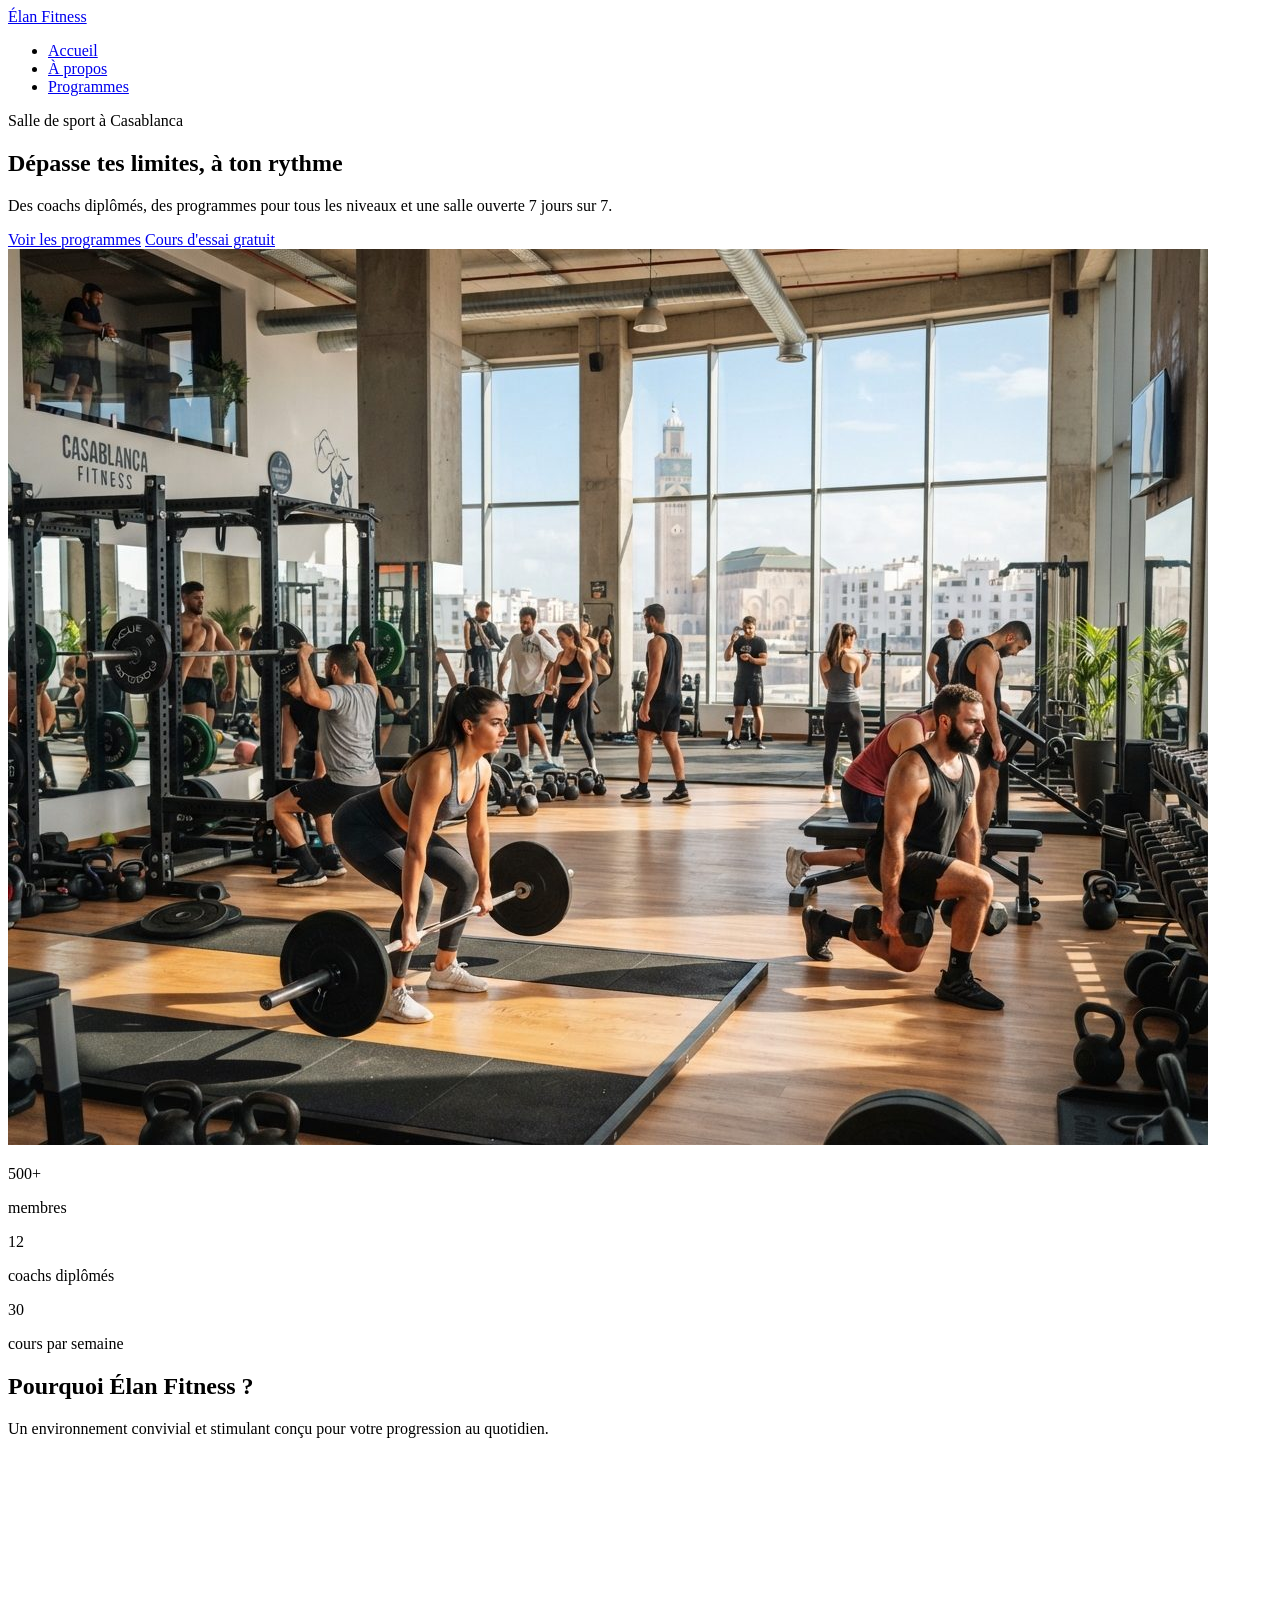
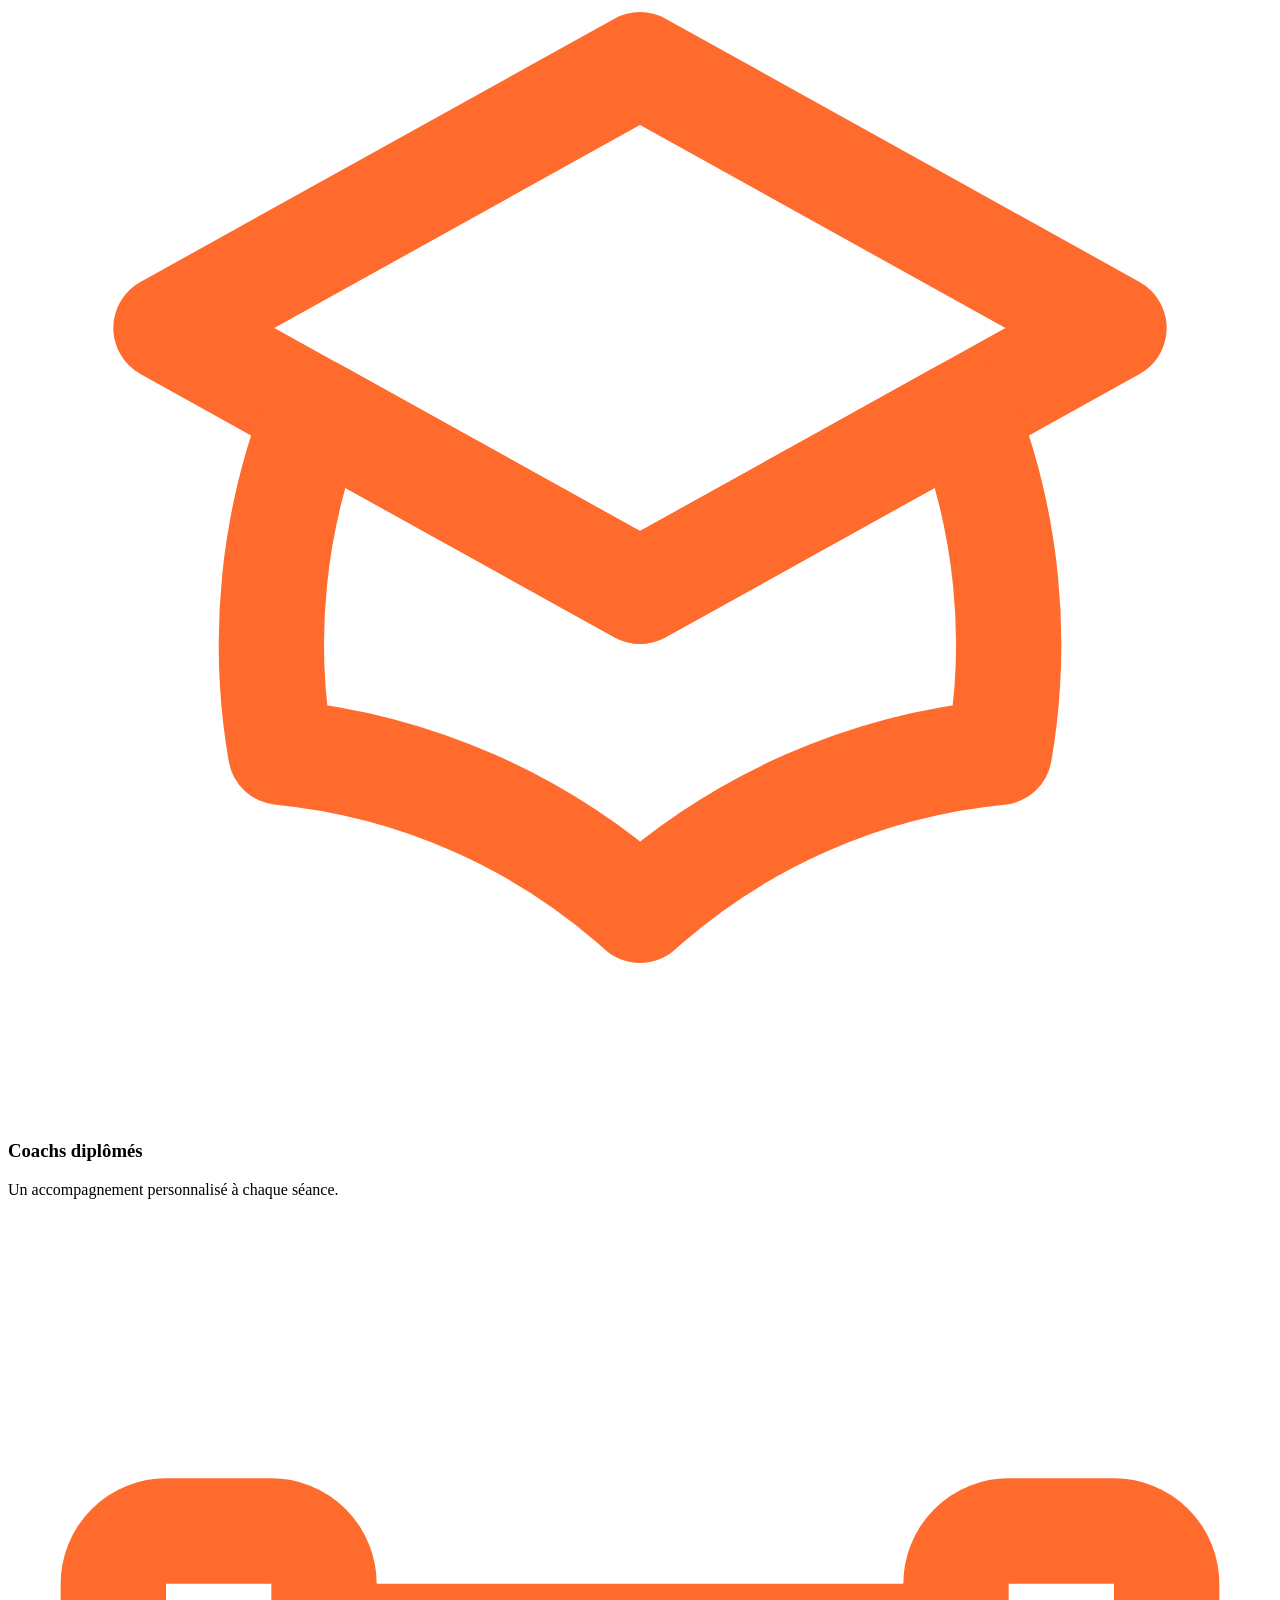
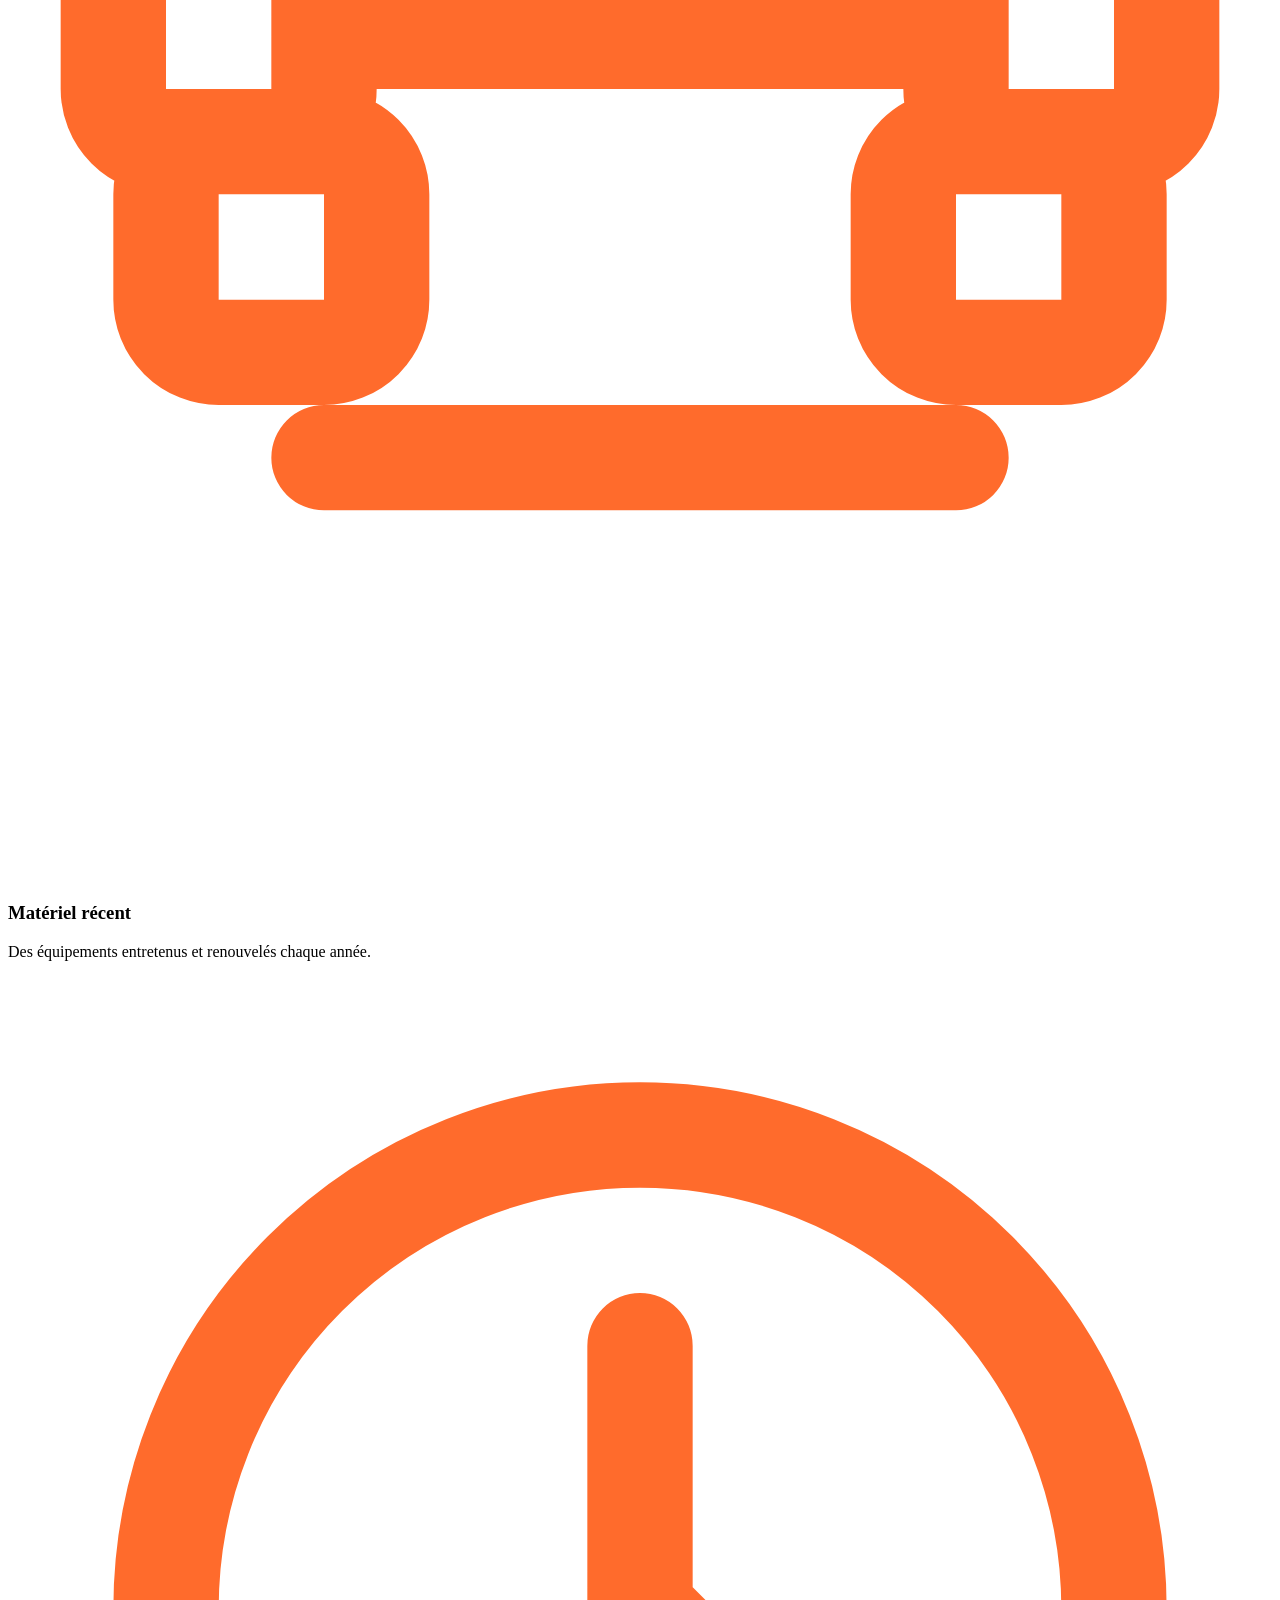
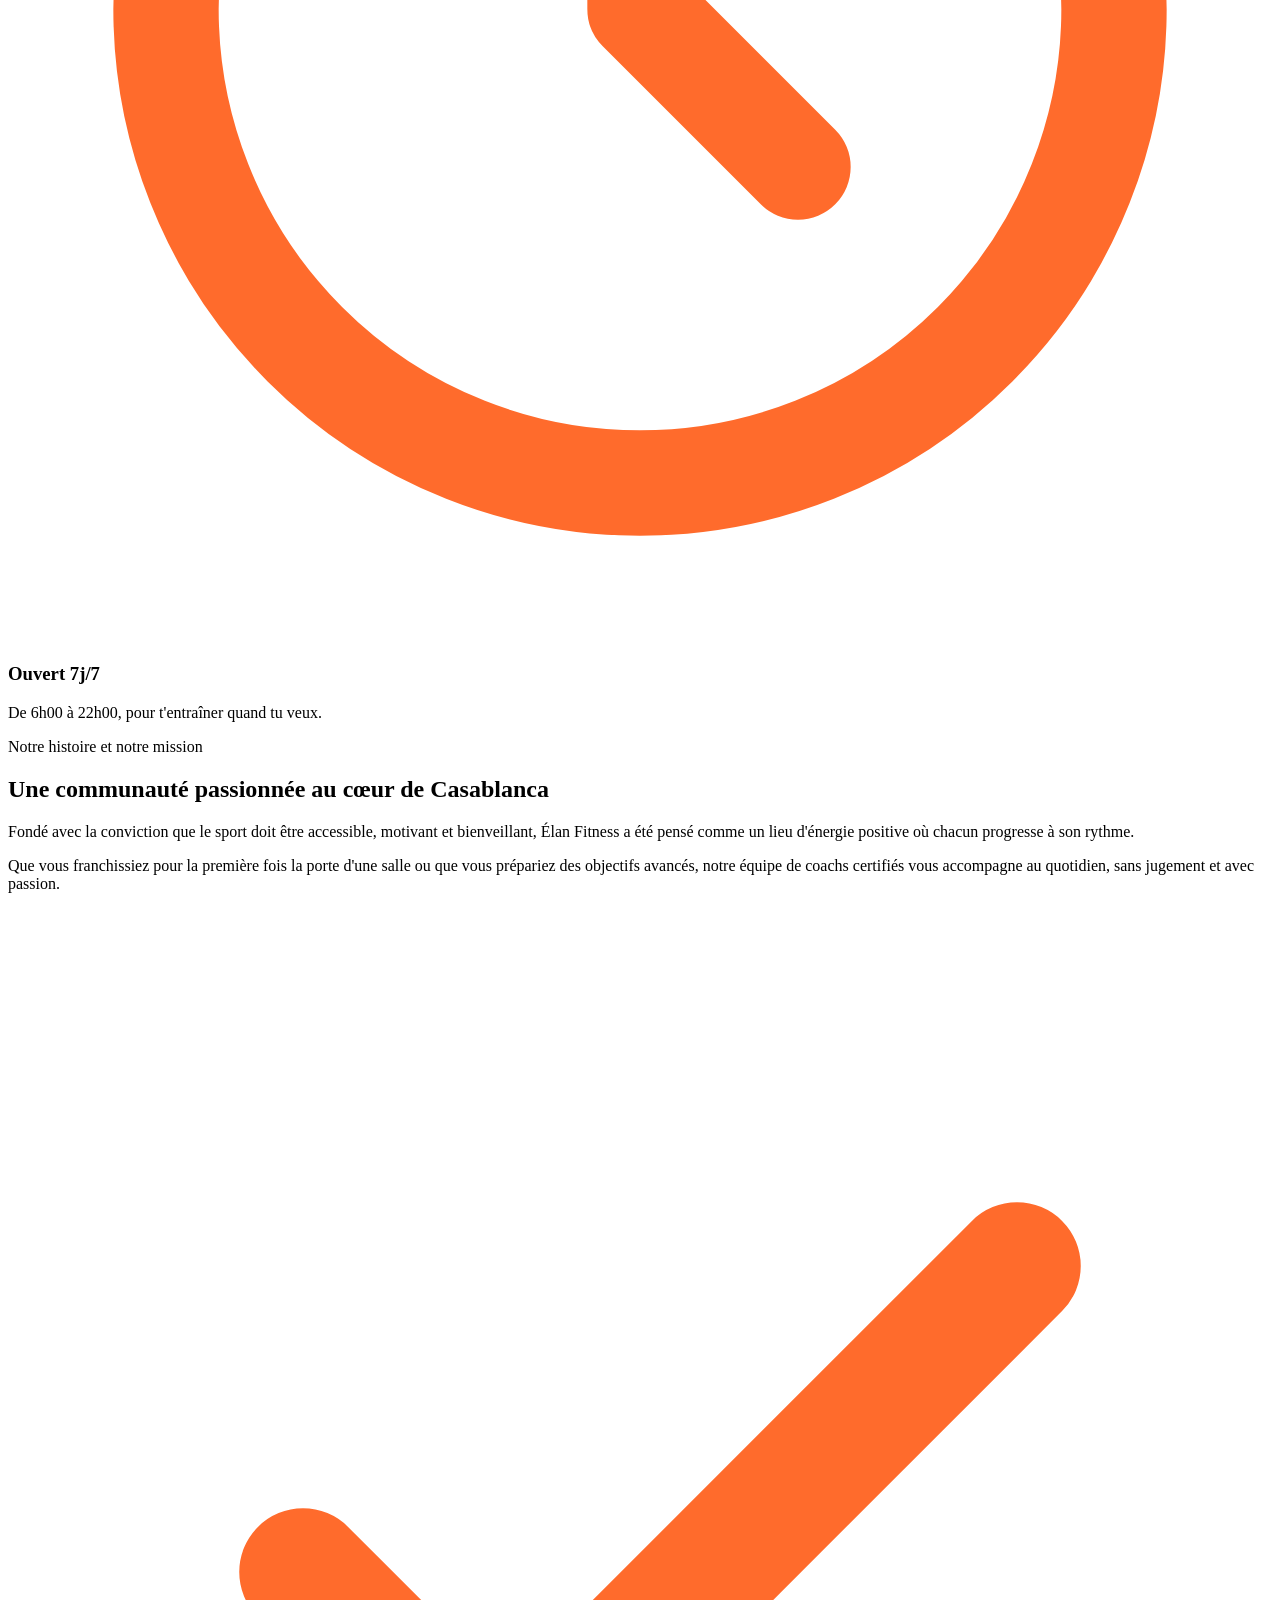
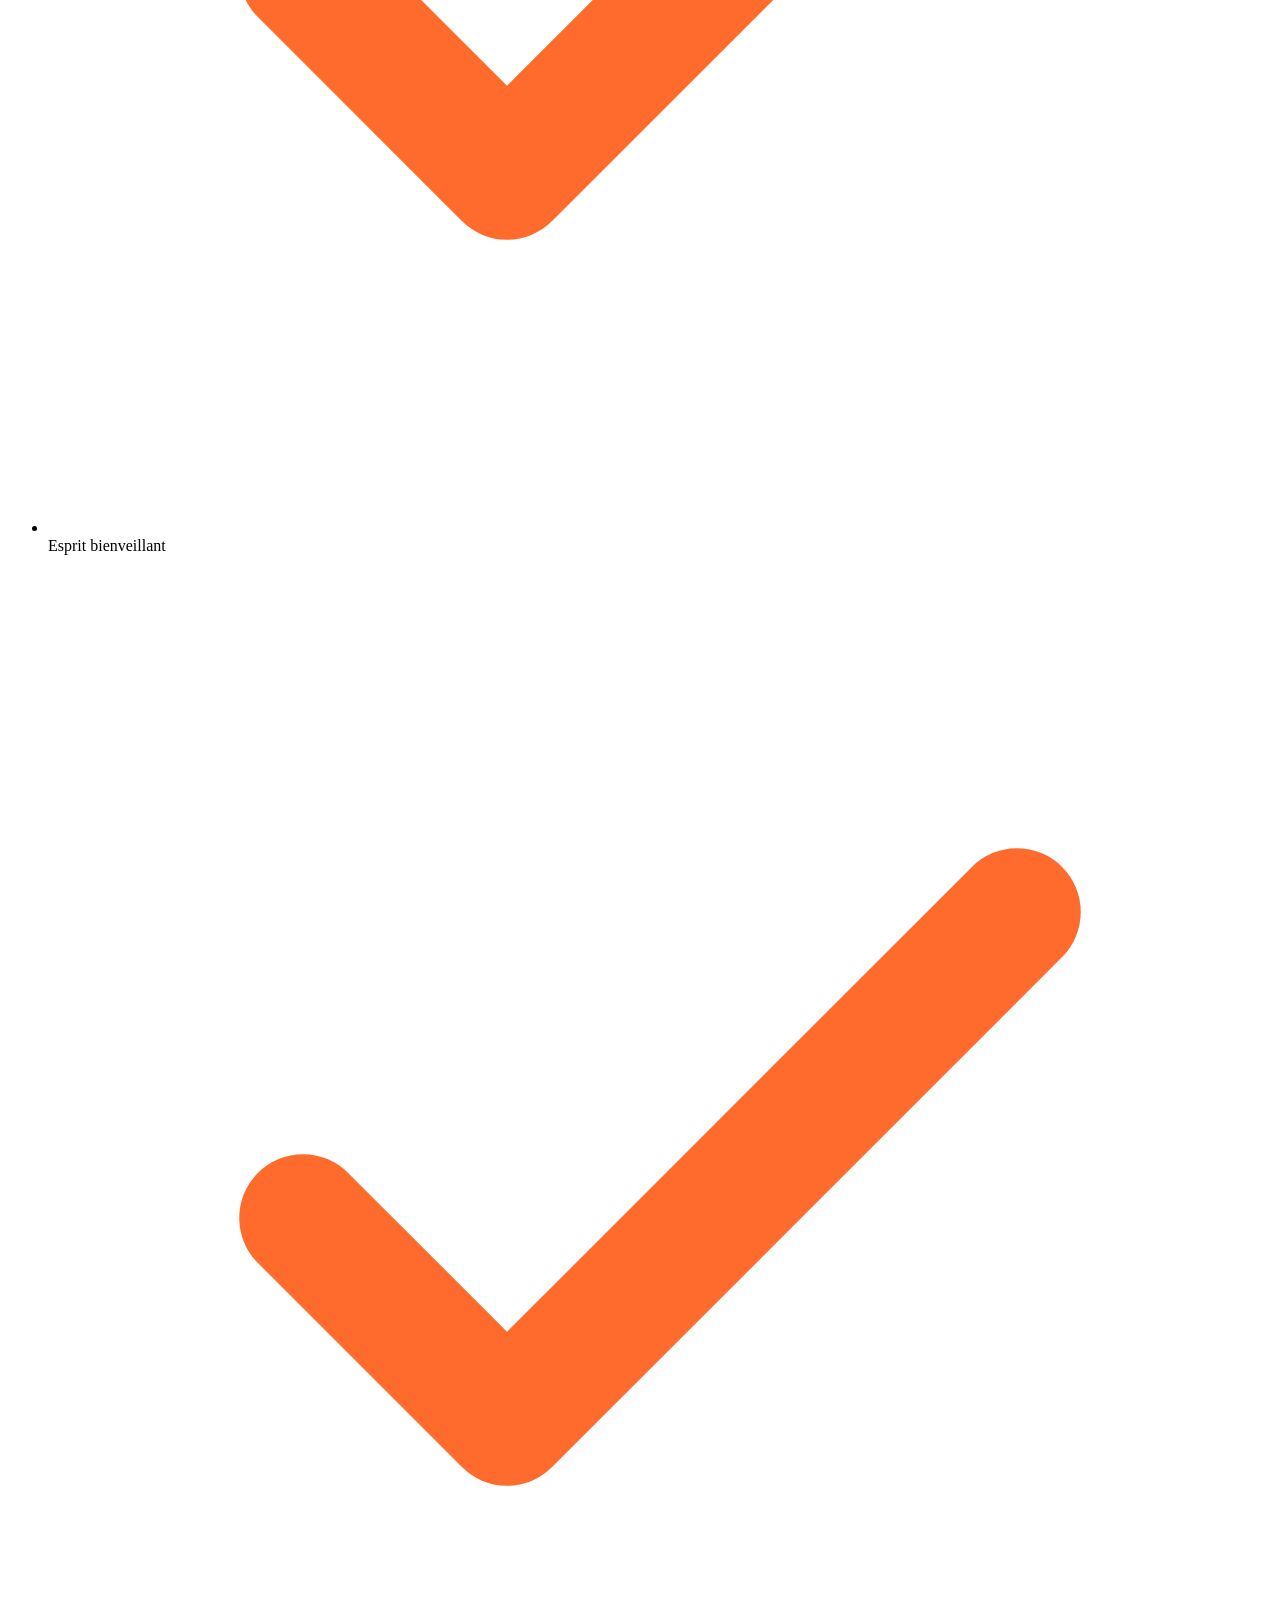
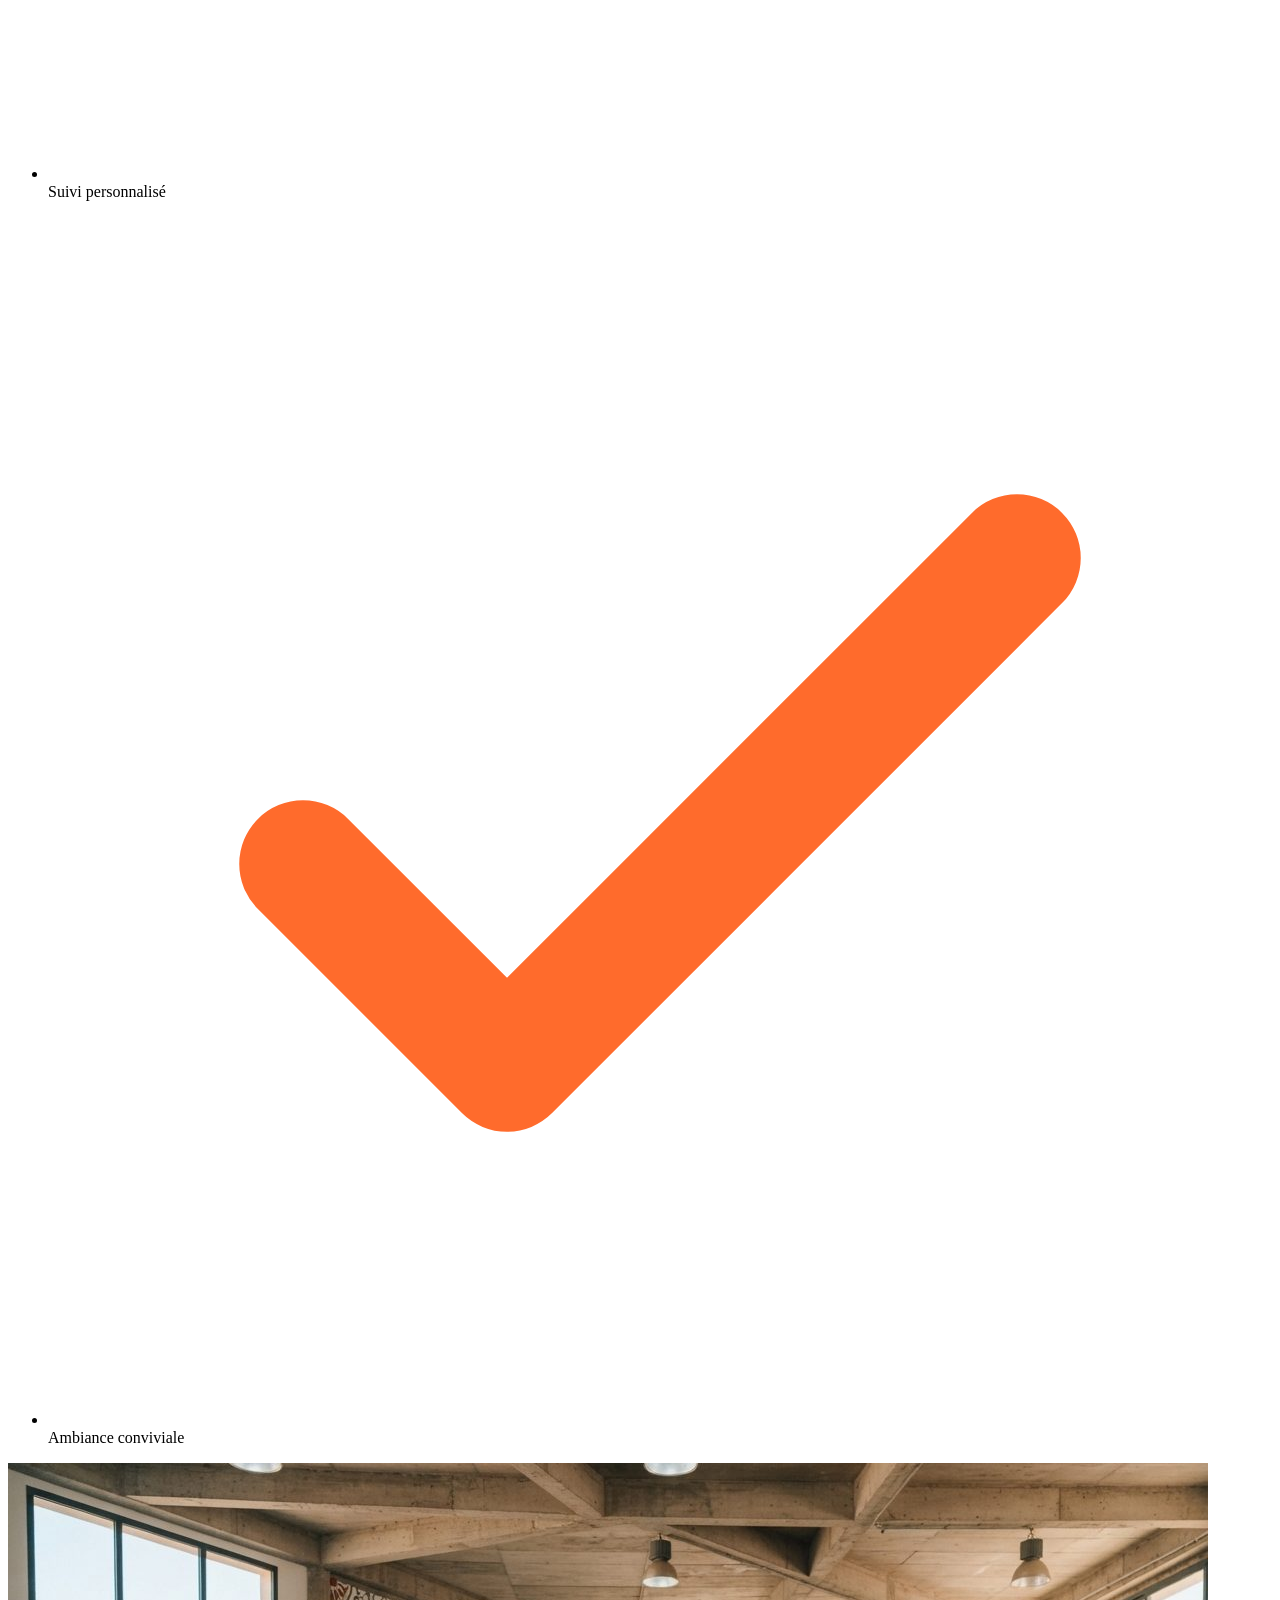
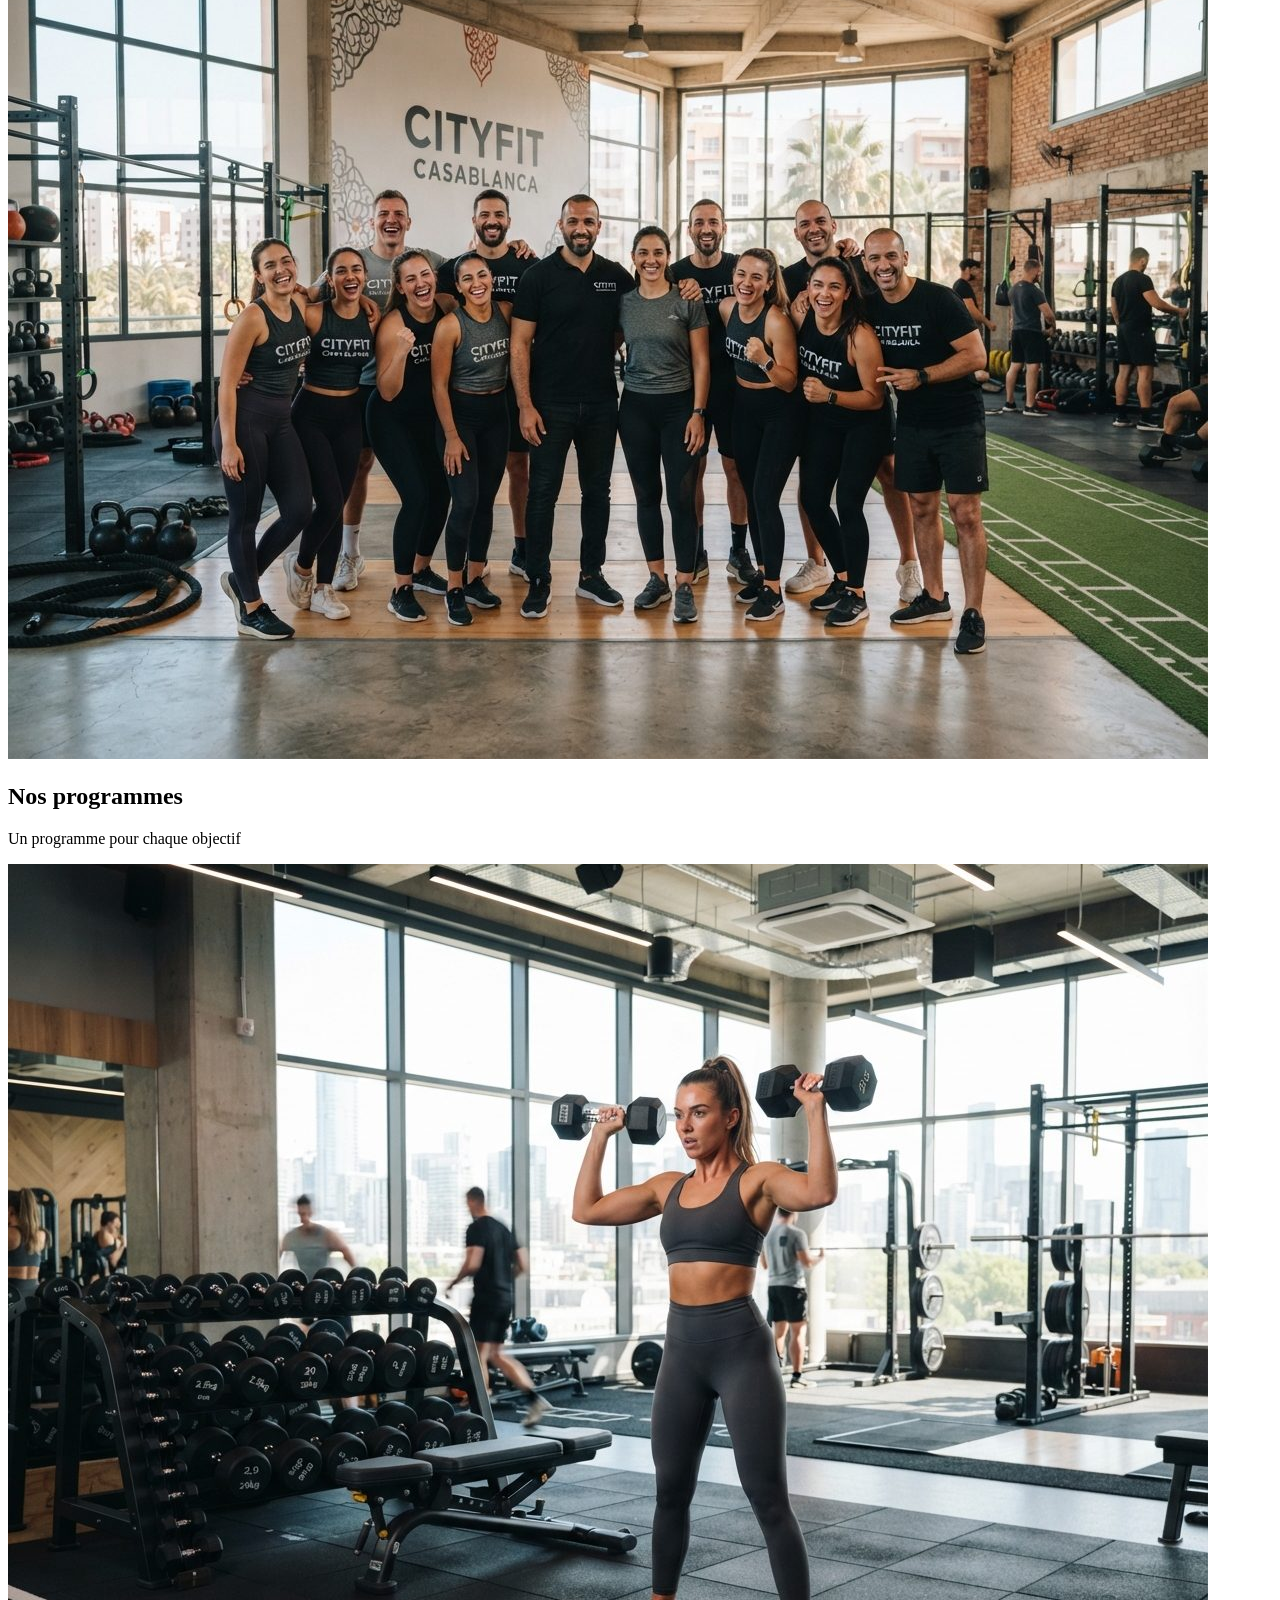
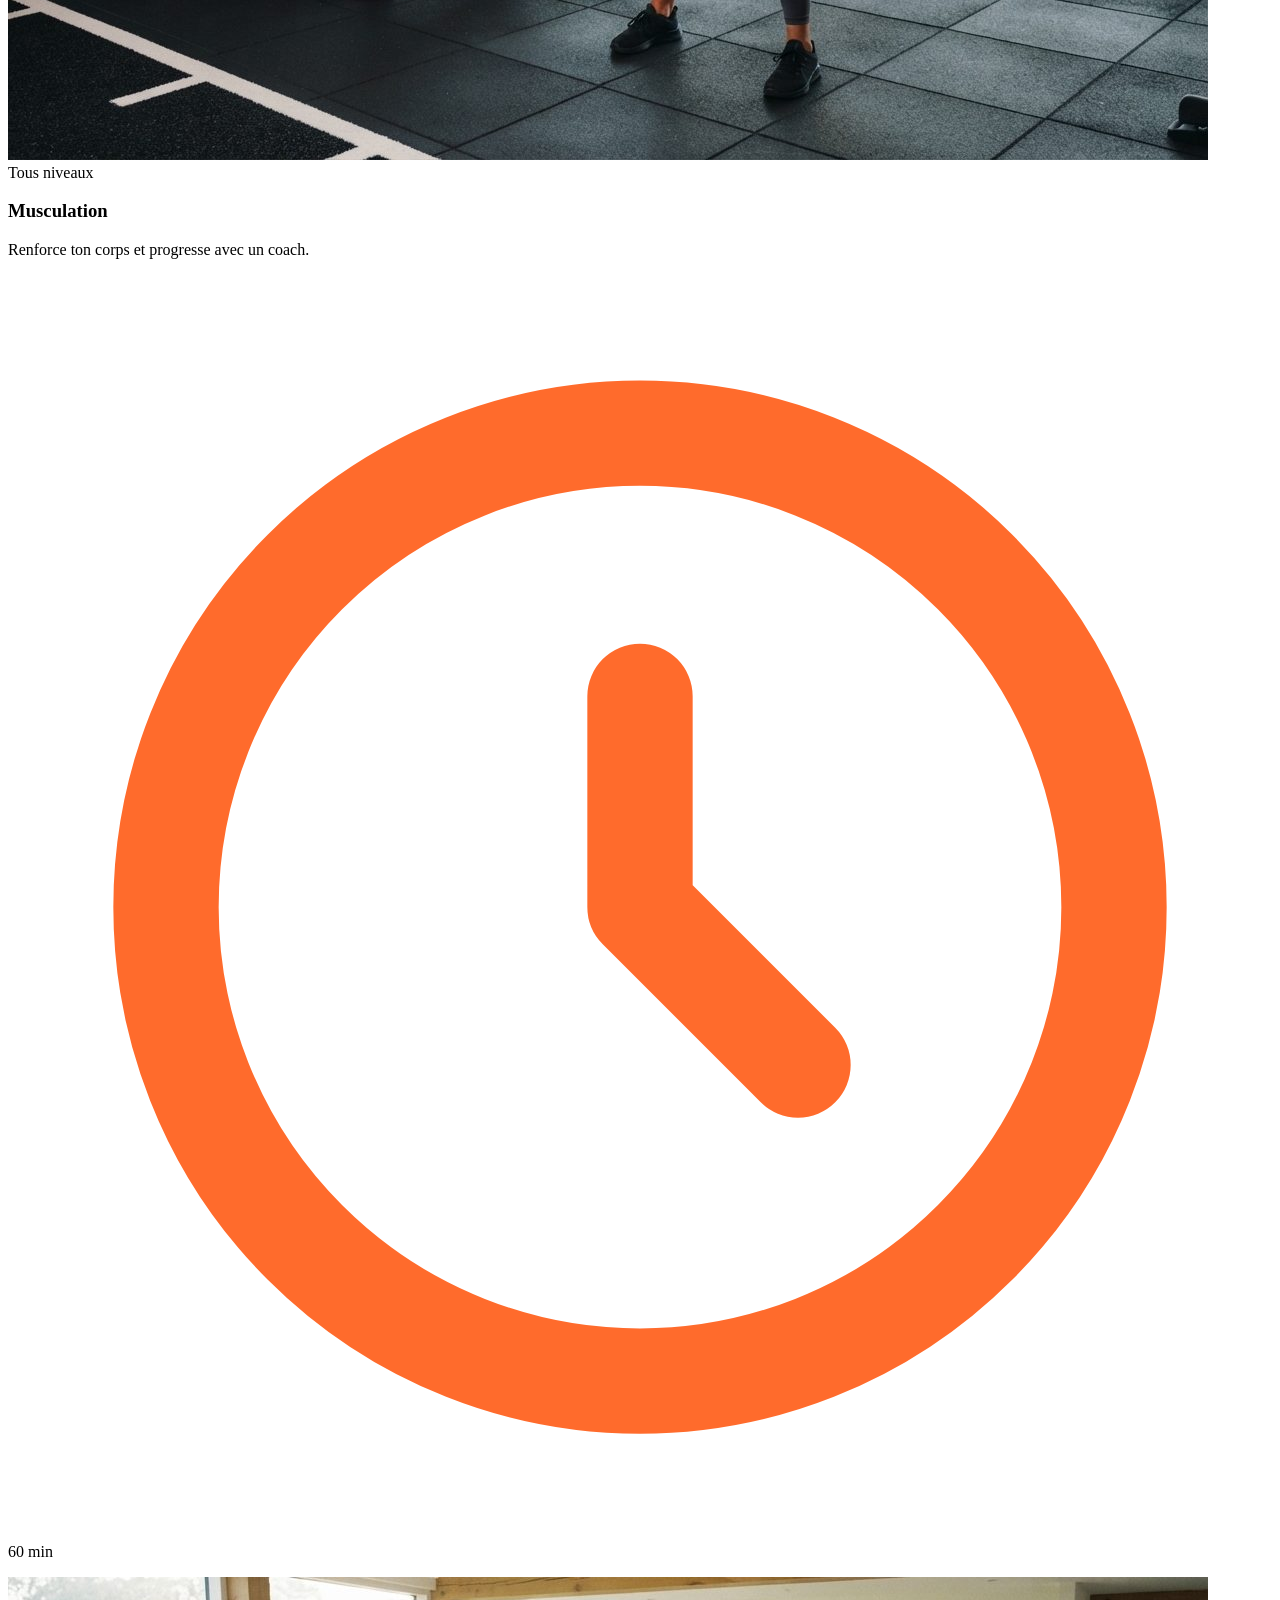
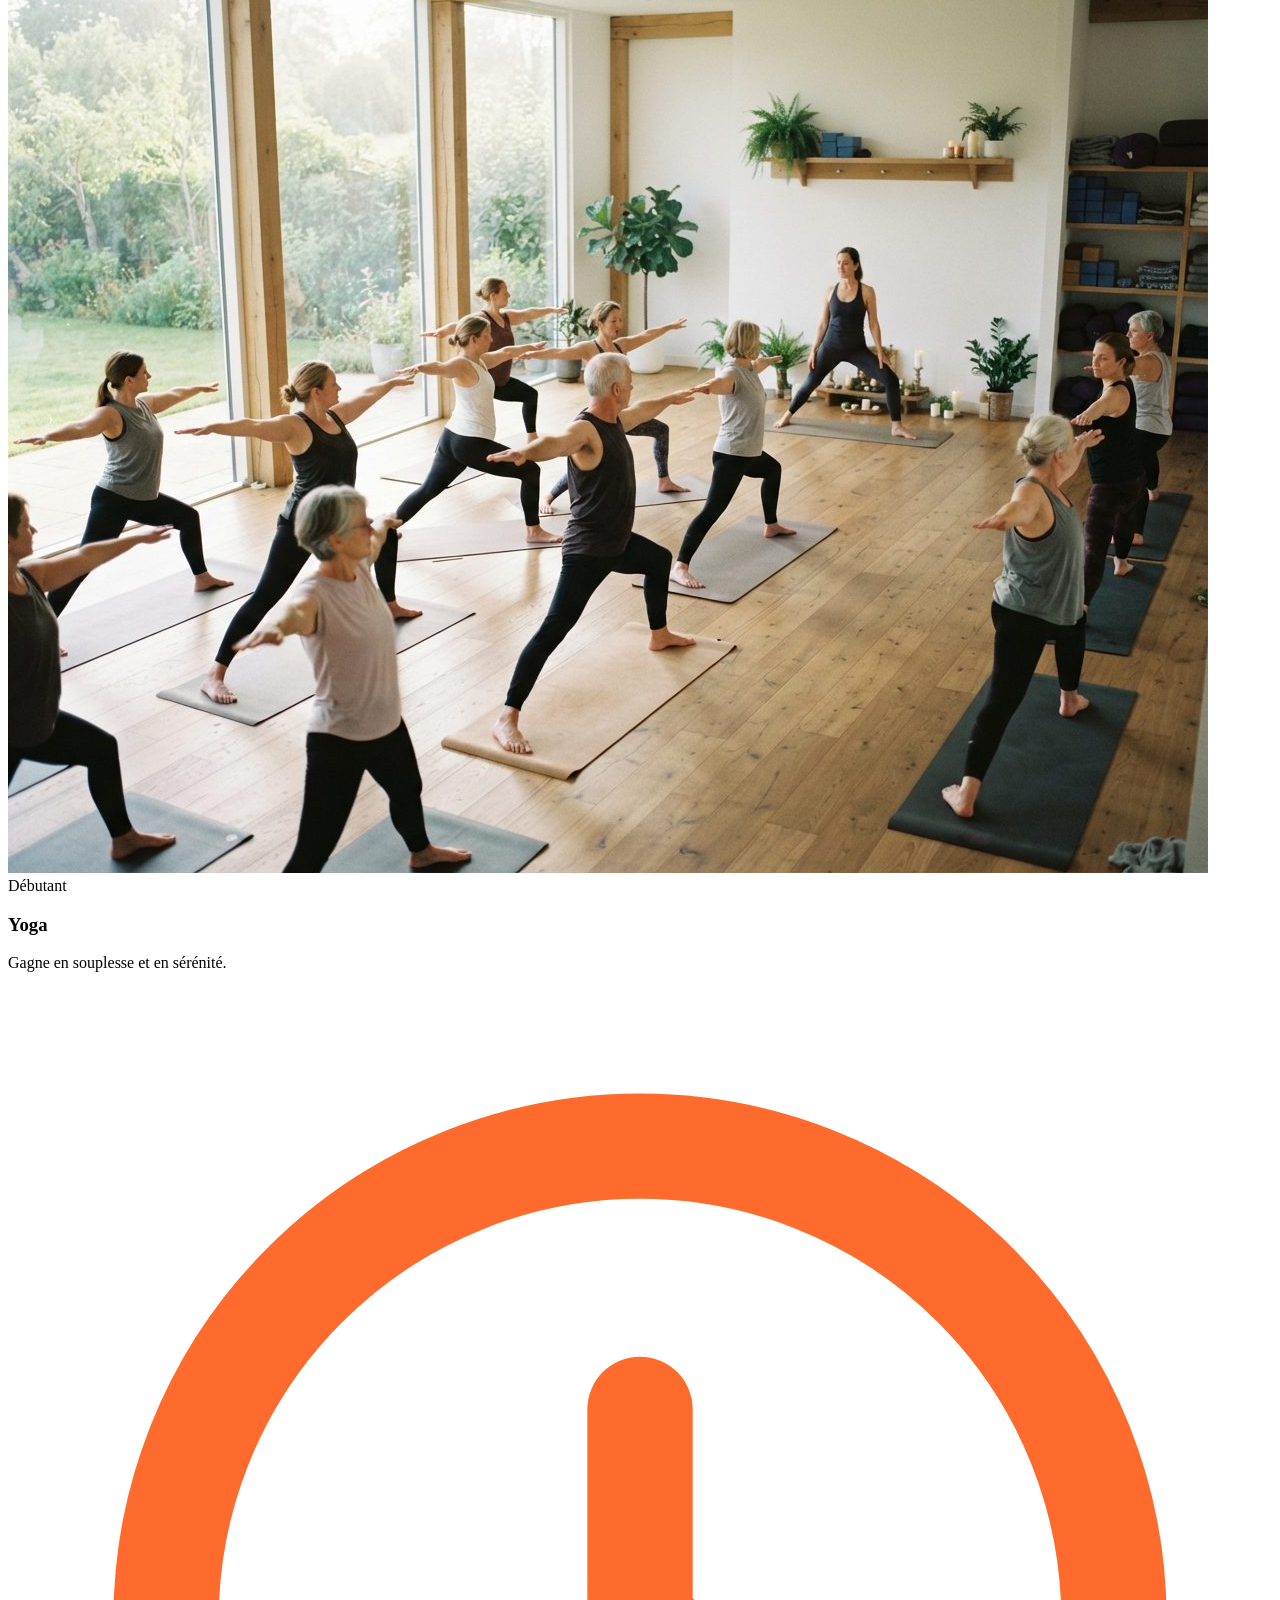
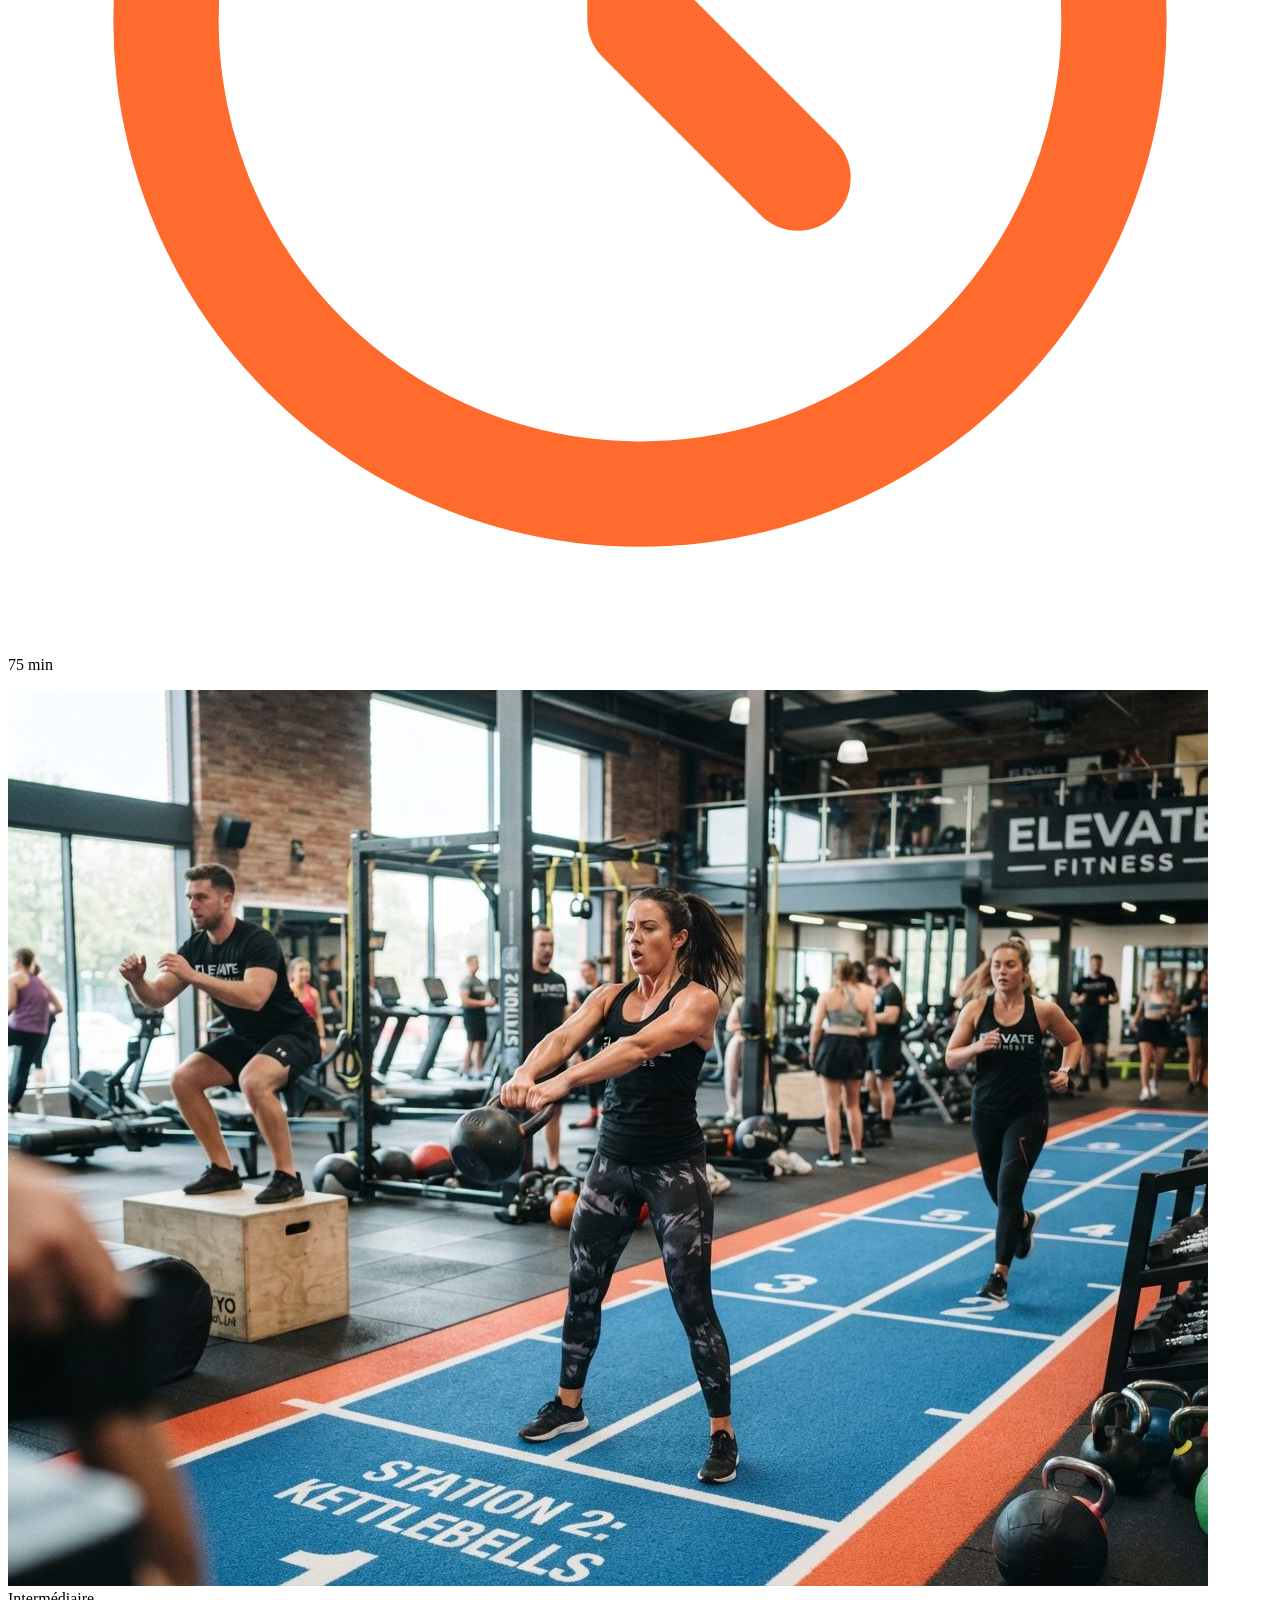
==== index.html @ a66aa74c "Initial Commit!" ====
<!DOCTYPE html>
<html lang="fr">
<head>
  <meta charset="UTF-8">
  <meta name="viewport" content="width=device-width, initial-scale=1">
  <meta name="description" content="Élan Fitness, salle de sport à Casablanca : musculation, yoga, cardio et boxe fitness avec des coachs diplômés. Réservez votre cours d'essai gratuit.">
  <title>Élan Fitness | Salle de sport à Casablanca</title>

  <link rel="preconnect" href="https://fonts.googleapis.com">
  <link rel="preconnect" href="https://fonts.gstatic.com" crossorigin>
  <link href="https://fonts.googleapis.com/css2?family=Inter:wght@400;500;600&family=Poppins:wght@600;700;800&display=swap" rel="stylesheet">

  <link rel="stylesheet" href="style.css">
</head>

<body>

  <header class="en-tete">
    <div class="conteneur en-tete-contenu">
      <a href="#accueil" class="logo">Élan Fitness</a>

      <nav aria-label="Navigation principale">
        <ul class="menu">
          <li><a href="#accueil" class="lien-actif">Accueil</a></li>
          <li><a href="#a-propos">À propos</a></li>
          <li><a href="#programmes">Programmes</a></li>
        </ul>
      </nav>
    </div>
  </header>

  <main>

    <section id="accueil" class="hero">
      <div class="conteneur">

        <div class="hero-contenu">
          <div class="hero-texte">
            <p class="sur-titre">Salle de sport à Casablanca</p>
            <h1>Dépasse tes limites, à ton rythme</h1>
            <p class="hero-description">
              Des coachs diplômés, des programmes pour tous les niveaux et une salle ouverte 7 jours sur 7.
            </p>
            <div class="boutons">
              <a href="#programmes" class="bouton bouton-principal">Voir les programmes</a>
              <a href="#contact" class="bouton bouton-secondaire">Cours d'essai gratuit</a>
            </div>
          </div>

          <img class="hero-image" src="img/hero.jpg" alt="Des personnes s'entraînent dans une salle de sport lumineuse à Casablanca">
        </div>

        <div class="chiffres">
          <div class="chiffre">
            <p class="chiffre-nombre">500+</p>
            <p>membres</p>
          </div>
          <div class="chiffre">
            <p class="chiffre-nombre">12</p>
            <p>coachs diplômés</p>
          </div>
          <div class="chiffre">
            <p class="chiffre-nombre">30</p>
            <p>cours par semaine</p>
          </div>
        </div>

      </div>
    </section>

    <section class="section section-blanche">
      <div class="conteneur">

        <div class="section-titre">
          <h2>Pourquoi Élan Fitness ?</h2>
          <p>Un environnement convivial et stimulant conçu pour votre progression au quotidien.</p>
        </div>

        <div class="cartes">
          <article class="carte carte-avantage">
            <div class="icone"><img src="img/icone-coach.svg" alt=""></div>
            <h3>Coachs diplômés</h3>
            <p>Un accompagnement personnalisé à chaque séance.</p>
          </article>

          <article class="carte carte-avantage">
            <div class="icone"><img src="img/icone-materiel.svg" alt=""></div>
            <h3>Matériel récent</h3>
            <p>Des équipements entretenus et renouvelés chaque année.</p>
          </article>

          <article class="carte carte-avantage">
            <div class="icone"><img src="img/icone-horloge.svg" alt=""></div>
            <h3>Ouvert 7j/7</h3>
            <p>De 6h00 à 22h00, pour t'entraîner quand tu veux.</p>
          </article>
        </div>

      </div>
    </section>

    <section id="a-propos" class="section">
      <div class="conteneur apropos-contenu">

        <div class="apropos-texte">
          <p class="sur-titre">Notre histoire et notre mission</p>
          <h2>Une communauté passionnée au cœur de Casablanca</h2>
          <p>
            Fondé avec la conviction que le sport doit être accessible, motivant et bienveillant,
            Élan Fitness a été pensé comme un lieu d'énergie positive où chacun progresse à son rythme.
          </p>
          <p>
            Que vous franchissiez pour la première fois la porte d'une salle ou que vous prépariez des
            objectifs avancés, notre équipe de coachs certifiés vous accompagne au quotidien, sans
            jugement et avec passion.
          </p>

          <ul class="valeurs">
            <li class="valeur">
              <div class="icone icone-petite"><img src="img/icone-check.svg" alt=""></div>
              <span>Esprit bienveillant</span>
            </li>
            <li class="valeur">
              <div class="icone icone-petite"><img src="img/icone-check.svg" alt=""></div>
              <span>Suivi personnalisé</span>
            </li>
            <li class="valeur">
              <div class="icone icone-petite"><img src="img/icone-check.svg" alt=""></div>
              <span>Ambiance conviviale</span>
            </li>
          </ul>
        </div>

        <img class="apropos-image" src="img/equipe.jpg" alt="L'équipe de coachs d'Élan Fitness réunie dans la salle">

      </div>
    </section>

    <section id="programmes" class="section">
      <div class="conteneur">

        <div class="section-titre">
          <h2>Nos programmes</h2>
          <p>Un programme pour chaque objectif</p>
        </div>

        <div class="cartes">

          <article class="carte carte-programme">
            <img src="img/musculation.jpg" alt="Une sportive soulève des haltères dans l'espace musculation">
            <div class="programme-corps">
              <span class="etiquette etiquette-orange">Tous niveaux</span>
              <h3>Musculation</h3>
              <p>Renforce ton corps et progresse avec un coach.</p>
              <p class="duree"><img src="img/icone-duree.svg" alt="">60 min</p>
            </div>
          </article>

          <article class="carte carte-programme">
            <img src="img/yoga.jpg" alt="Un groupe pratique le yoga sur des tapis dans une salle lumineuse">
            <div class="programme-corps">
              <span class="etiquette etiquette-bleue">Débutant</span>
              <h3>Yoga</h3>
              <p>Gagne en souplesse et en sérénité.</p>
              <p class="duree"><img src="img/icone-duree.svg" alt="">75 min</p>
            </div>
          </article>

          <article class="carte carte-programme">
            <img src="img/cardio.jpg" alt="Des sportifs suivent un circuit de cardio training avec des kettlebells">
            <div class="programme-corps">
              <span class="etiquette etiquette-verte">Intermédiaire</span>
              <h3>Cardio training</h3>
              <p>Des circuits dynamiques pour travailler ton endurance.</p>
              <p class="duree"><img src="img/icone-duree.svg" alt="">45 min</p>
            </div>
          </article>

          <article class="carte carte-programme">
            <img src="img/boxe.jpg" alt="Une sportive frappe un sac de frappe pendant un cours de boxe fitness">
            <div class="programme-corps">
              <span class="etiquette etiquette-verte">Intermédiaire</span>
              <h3>Boxe fitness</h3>
              <p>Cardio et coordination, sans contact.</p>
              <p class="duree"><img src="img/icone-duree.svg" alt="">50 min</p>
            </div>
          </article>

        </div>

        <div class="formules">

          <div class="section-titre">
            <h3>Nos formules</h3>
            <p>Des abonnements flexibles adaptés à vos envies et objectifs</p>
          </div>

          <div class="cartes">

            <article class="carte formule">
              <h4>Essentiel</h4>
              <p class="prix">250 MAD <span>/ mois</span></p>
              <ul class="formule-liste">
                <li>Accès à la salle</li>
                <li>2 cours collectifs par semaine</li>
                <li>Sans engagement</li>
              </ul>
              <a href="#contact" class="bouton bouton-secondaire">Choisir</a>
            </article>

            <article class="carte formule formule-populaire">
              <p class="badge-populaire">Populaire</p>
              <h4>Premium</h4>
              <p class="prix">400 MAD <span>/ mois</span></p>
              <ul class="formule-liste">
                <li>Accès à la salle</li>
                <li>Cours collectifs illimités</li>
                <li>1 bilan avec un coach</li>
              </ul>
              <a href="#contact" class="bouton bouton-principal">Choisir</a>
            </article>

            <article class="carte formule">
              <h4>Duo</h4>
              <p class="prix">650 MAD <span>/ mois</span></p>
              <p class="prix-note">pour 2 personnes</p>
              <ul class="formule-liste">
                <li>Accès à la salle pour deux</li>
                <li>Cours collectifs illimités</li>
                <li>Sans engagement</li>
              </ul>
              <a href="#contact" class="bouton bouton-secondaire">Choisir</a>
            </article>

          </div>
        </div>

      </div>
    </section>

  </main>

  <footer class="pied-de-page">
    <div class="conteneur">

      <div class="pied-haut">
        <div>
          <p class="logo logo-clair">Élan Fitness</p>
          <p class="slogan">Ton énergie, ton rythme.</p>
        </div>

        <nav aria-label="Navigation du pied de page">
          <ul class="menu menu-pied">
            <li><a href="#accueil">Accueil</a></li>
            <li><a href="#a-propos">À propos</a></li>
            <li><a href="#programmes">Programmes</a></li>
          </ul>
        </nav>
      </div>

      <div class="pied-bas">
        <p>Adresse : 12 rue des Palmiers, 20000 Casablanca</p>
        <p>&copy; 2026 Élan Fitness — Projet pédagogique fictif</p>
      </div>

    </div>
  </footer>

</body>
</html>
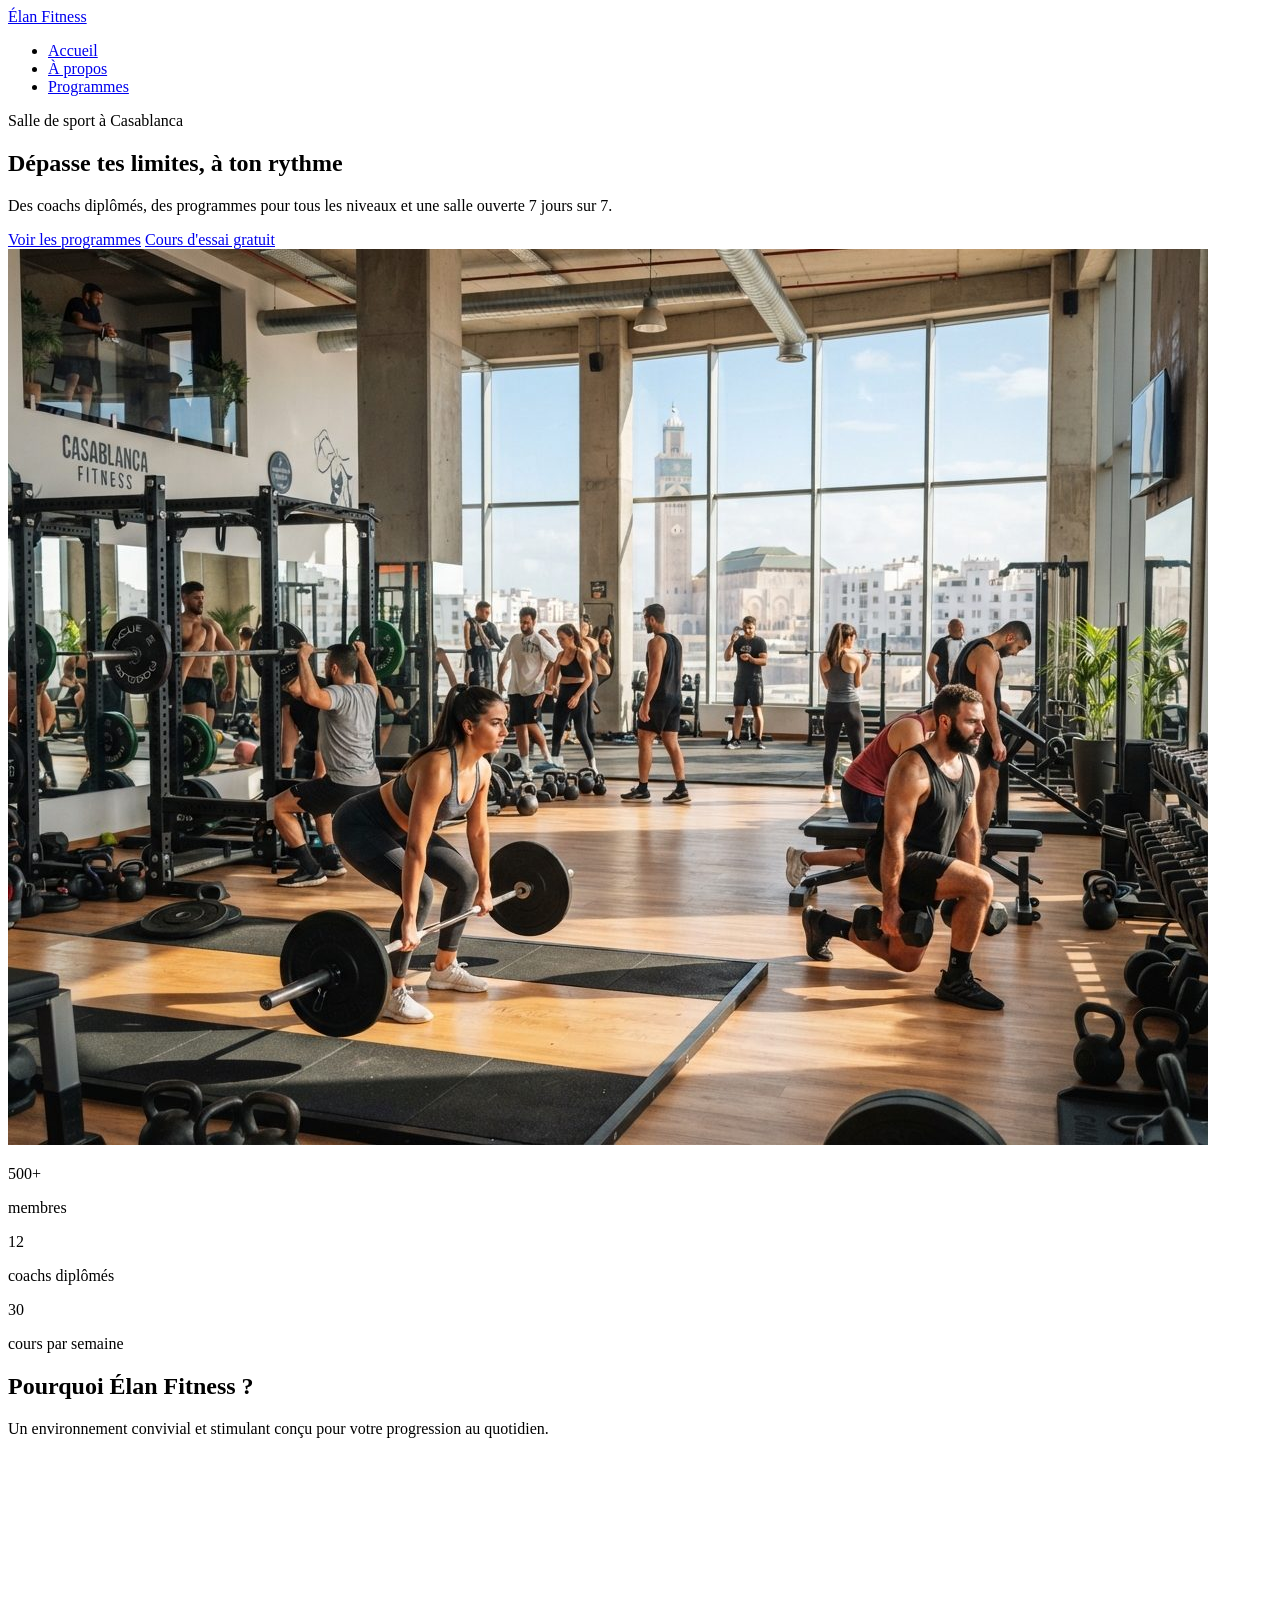
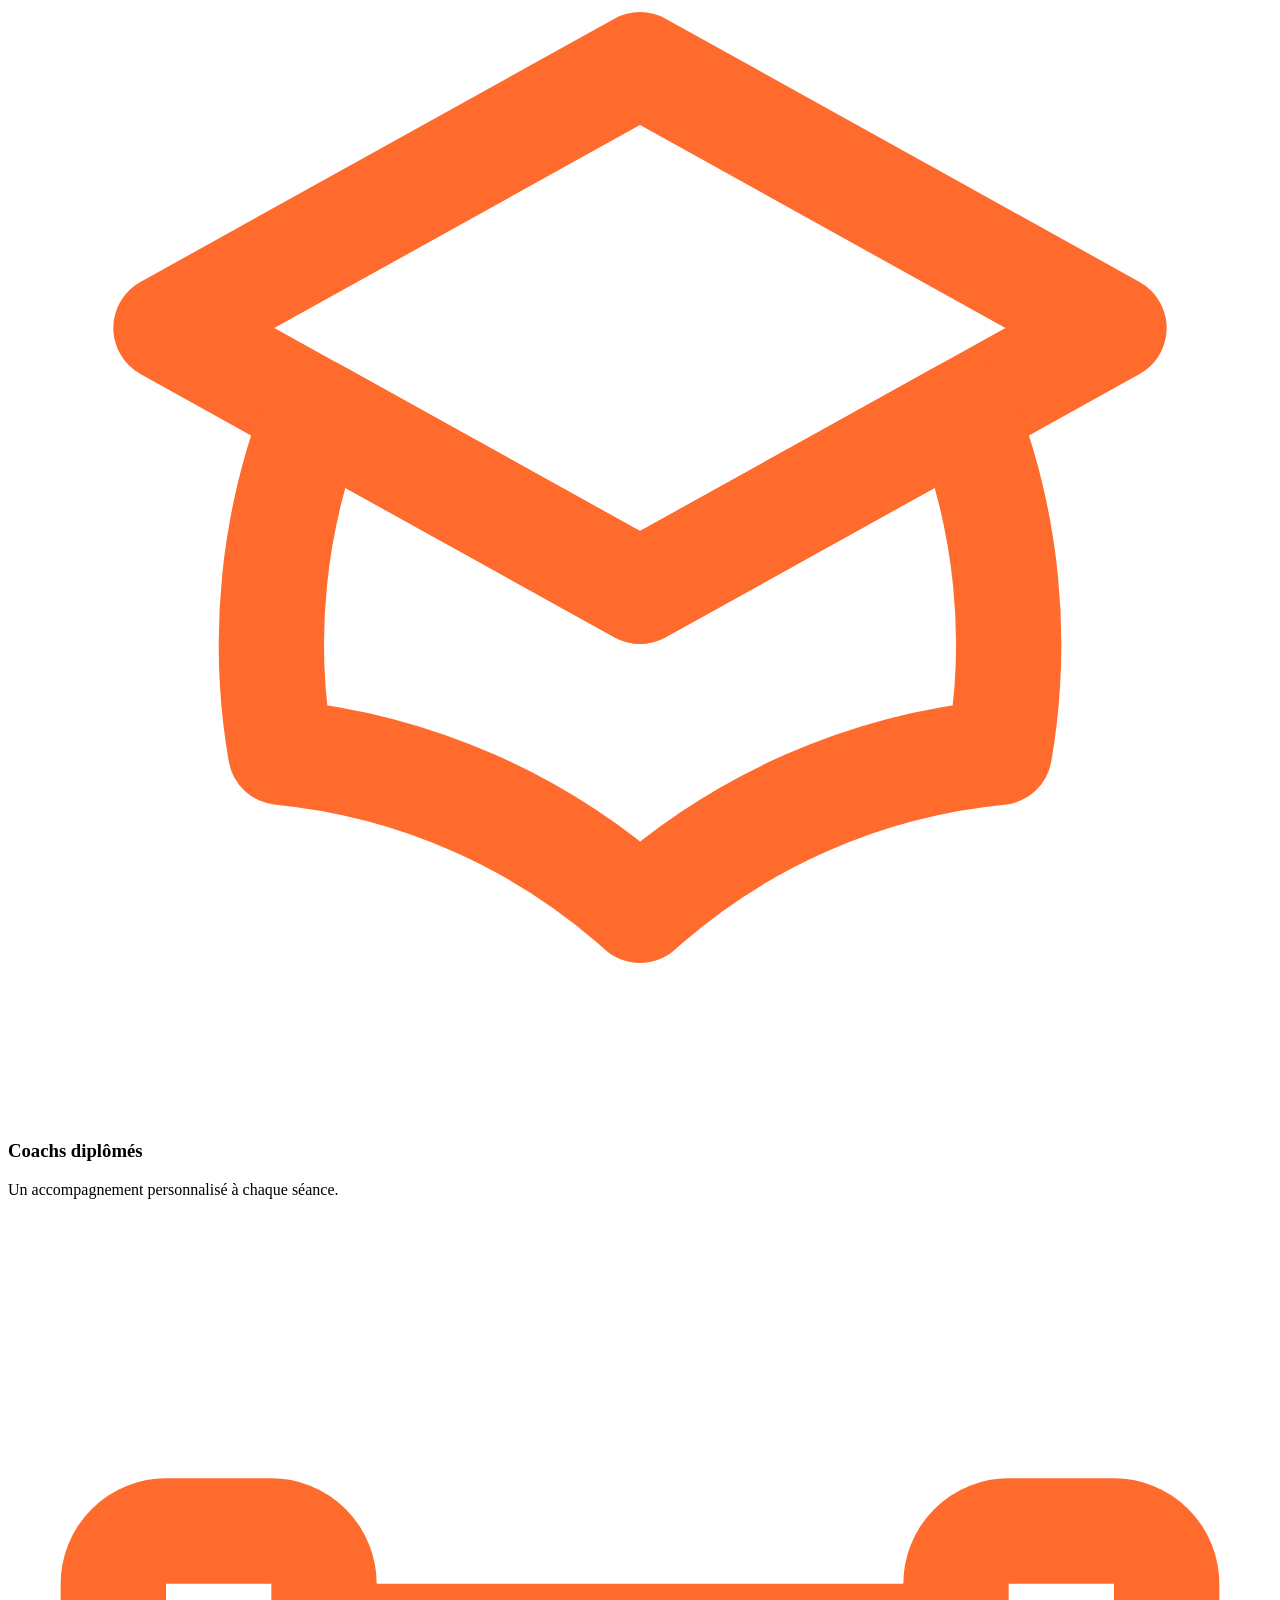
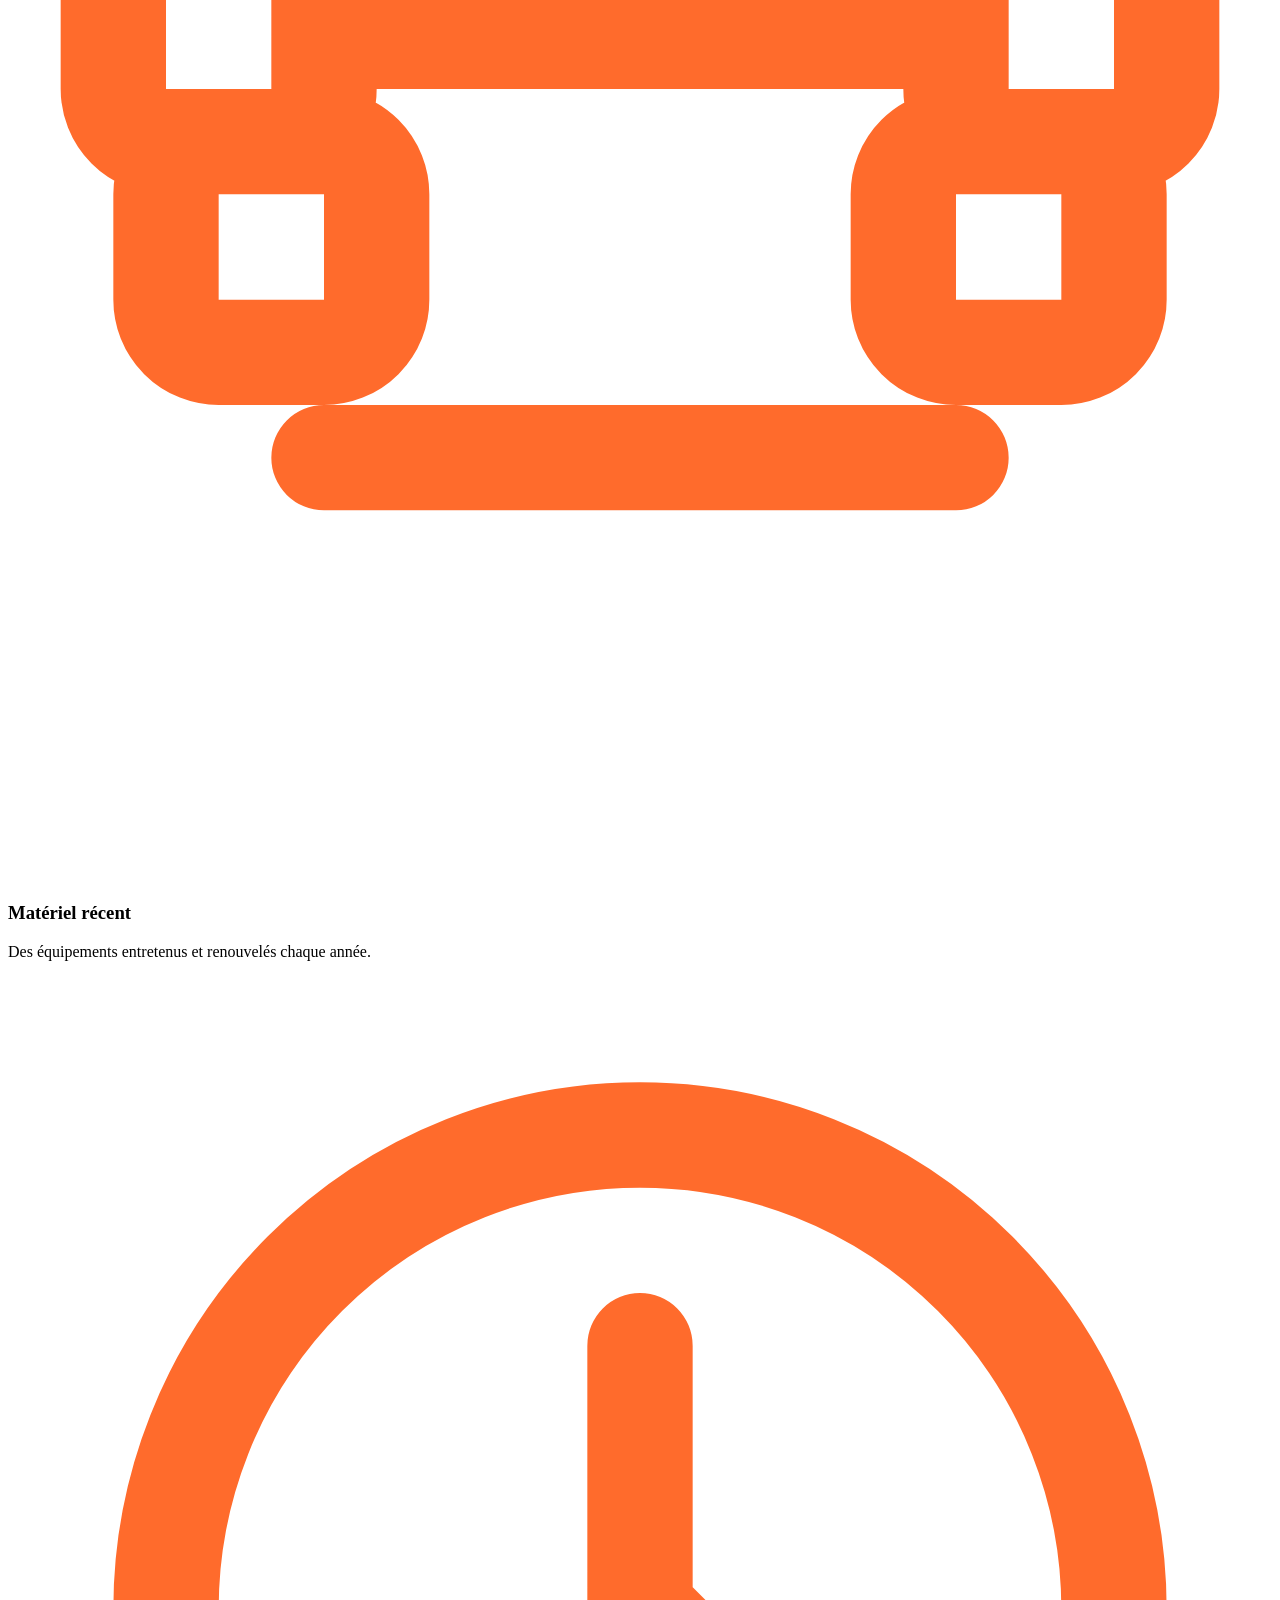
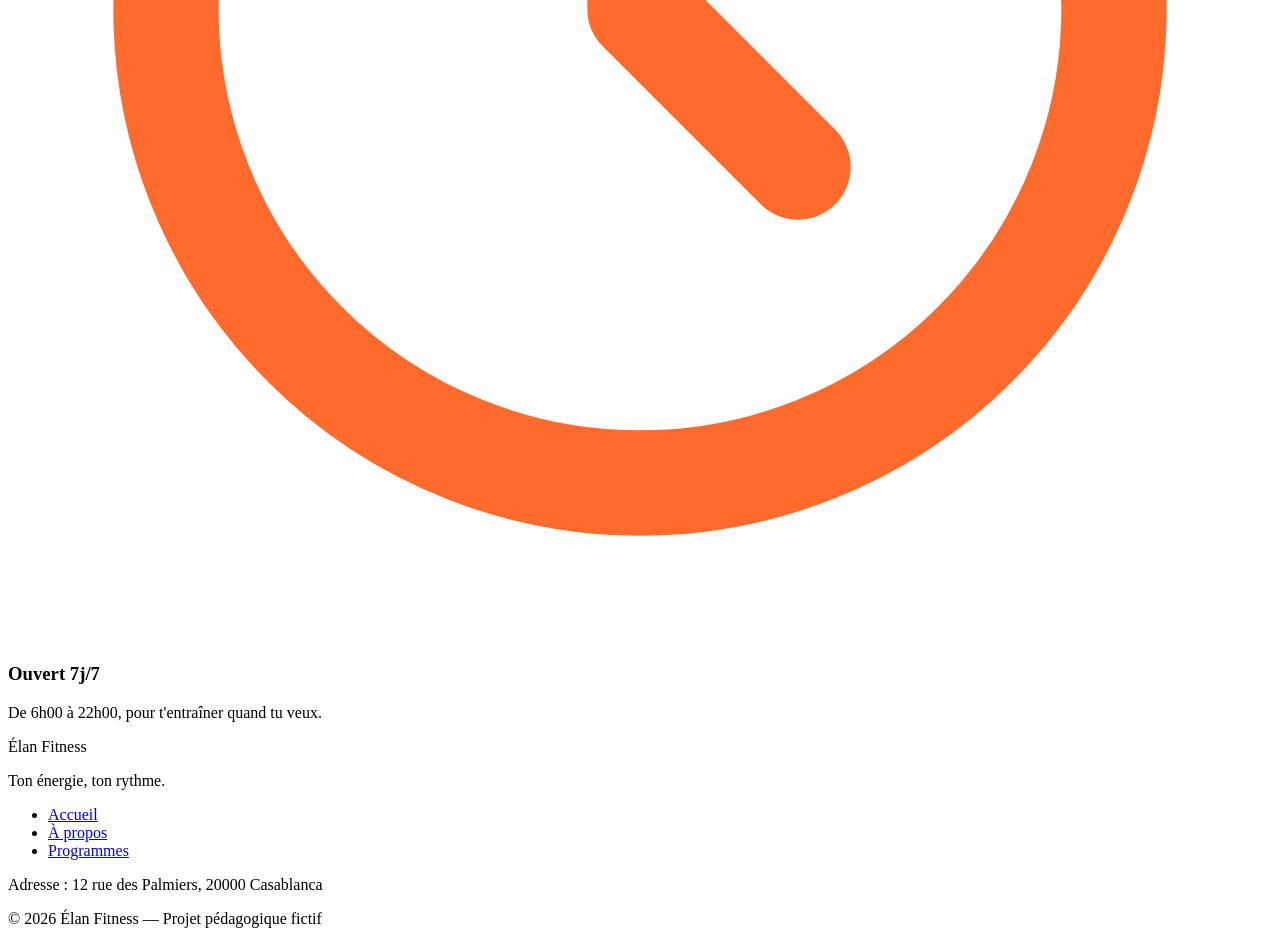
==== commit 3f78ee63: "I have separated the sections to pages as you can access them via navbar" ====
--- a/index.html
+++ b/index.html
@@ -21,9 +21,9 @@
 
       <nav aria-label="Navigation principale">
         <ul class="menu">
-          <li><a href="#accueil" class="lien-actif">Accueil</a></li>
-          <li><a href="#a-propos">À propos</a></li>
-          <li><a href="#programmes">Programmes</a></li>
+          <li><a href="index.html" class="lien-actif">Accueil</a></li>
+          <li><a href="a-propos.html">À propos</a></li>
+          <li><a href="programmes.html">Programmes</a></li>
         </ul>
       </nav>
     </div>
@@ -99,144 +99,9 @@
       </div>
     </section>
 
-    <section id="a-propos" class="section">
-      <div class="conteneur apropos-contenu">
+   
 
-        <div class="apropos-texte">
-          <p class="sur-titre">Notre histoire et notre mission</p>
-          <h2>Une communauté passionnée au cœur de Casablanca</h2>
-          <p>
-            Fondé avec la conviction que le sport doit être accessible, motivant et bienveillant,
-            Élan Fitness a été pensé comme un lieu d'énergie positive où chacun progresse à son rythme.
-          </p>
-          <p>
-            Que vous franchissiez pour la première fois la porte d'une salle ou que vous prépariez des
-            objectifs avancés, notre équipe de coachs certifiés vous accompagne au quotidien, sans
-            jugement et avec passion.
-          </p>
-
-          <ul class="valeurs">
-            <li class="valeur">
-              <div class="icone icone-petite"><img src="img/icone-check.svg" alt=""></div>
-              <span>Esprit bienveillant</span>
-            </li>
-            <li class="valeur">
-              <div class="icone icone-petite"><img src="img/icone-check.svg" alt=""></div>
-              <span>Suivi personnalisé</span>
-            </li>
-            <li class="valeur">
-              <div class="icone icone-petite"><img src="img/icone-check.svg" alt=""></div>
-              <span>Ambiance conviviale</span>
-            </li>
-          </ul>
-        </div>
-
-        <img class="apropos-image" src="img/equipe.jpg" alt="L'équipe de coachs d'Élan Fitness réunie dans la salle">
-
-      </div>
-    </section>
-
-    <section id="programmes" class="section">
-      <div class="conteneur">
-
-        <div class="section-titre">
-          <h2>Nos programmes</h2>
-          <p>Un programme pour chaque objectif</p>
-        </div>
-
-        <div class="cartes">
-
-          <article class="carte carte-programme">
-            <img src="img/musculation.jpg" alt="Une sportive soulève des haltères dans l'espace musculation">
-            <div class="programme-corps">
-              <span class="etiquette etiquette-orange">Tous niveaux</span>
-              <h3>Musculation</h3>
-              <p>Renforce ton corps et progresse avec un coach.</p>
-              <p class="duree"><img src="img/icone-duree.svg" alt="">60 min</p>
-            </div>
-          </article>
-
-          <article class="carte carte-programme">
-            <img src="img/yoga.jpg" alt="Un groupe pratique le yoga sur des tapis dans une salle lumineuse">
-            <div class="programme-corps">
-              <span class="etiquette etiquette-bleue">Débutant</span>
-              <h3>Yoga</h3>
-              <p>Gagne en souplesse et en sérénité.</p>
-              <p class="duree"><img src="img/icone-duree.svg" alt="">75 min</p>
-            </div>
-          </article>
-
-          <article class="carte carte-programme">
-            <img src="img/cardio.jpg" alt="Des sportifs suivent un circuit de cardio training avec des kettlebells">
-            <div class="programme-corps">
-              <span class="etiquette etiquette-verte">Intermédiaire</span>
-              <h3>Cardio training</h3>
-              <p>Des circuits dynamiques pour travailler ton endurance.</p>
-              <p class="duree"><img src="img/icone-duree.svg" alt="">45 min</p>
-            </div>
-          </article>
-
-          <article class="carte carte-programme">
-            <img src="img/boxe.jpg" alt="Une sportive frappe un sac de frappe pendant un cours de boxe fitness">
-            <div class="programme-corps">
-              <span class="etiquette etiquette-verte">Intermédiaire</span>
-              <h3>Boxe fitness</h3>
-              <p>Cardio et coordination, sans contact.</p>
-              <p class="duree"><img src="img/icone-duree.svg" alt="">50 min</p>
-            </div>
-          </article>
-
-        </div>
-
-        <div class="formules">
-
-          <div class="section-titre">
-            <h3>Nos formules</h3>
-            <p>Des abonnements flexibles adaptés à vos envies et objectifs</p>
-          </div>
-
-          <div class="cartes">
-
-            <article class="carte formule">
-              <h4>Essentiel</h4>
-              <p class="prix">250 MAD <span>/ mois</span></p>
-              <ul class="formule-liste">
-                <li>Accès à la salle</li>
-                <li>2 cours collectifs par semaine</li>
-                <li>Sans engagement</li>
-              </ul>
-              <a href="#contact" class="bouton bouton-secondaire">Choisir</a>
-            </article>
-
-            <article class="carte formule formule-populaire">
-              <p class="badge-populaire">Populaire</p>
-              <h4>Premium</h4>
-              <p class="prix">400 MAD <span>/ mois</span></p>
-              <ul class="formule-liste">
-                <li>Accès à la salle</li>
-                <li>Cours collectifs illimités</li>
-                <li>1 bilan avec un coach</li>
-              </ul>
-              <a href="#contact" class="bouton bouton-principal">Choisir</a>
-            </article>
-
-            <article class="carte formule">
-              <h4>Duo</h4>
-              <p class="prix">650 MAD <span>/ mois</span></p>
-              <p class="prix-note">pour 2 personnes</p>
-              <ul class="formule-liste">
-                <li>Accès à la salle pour deux</li>
-                <li>Cours collectifs illimités</li>
-                <li>Sans engagement</li>
-              </ul>
-              <a href="#contact" class="bouton bouton-secondaire">Choisir</a>
-            </article>
-
-          </div>
-        </div>
-
-      </div>
-    </section>
+  
 
   </main>
 
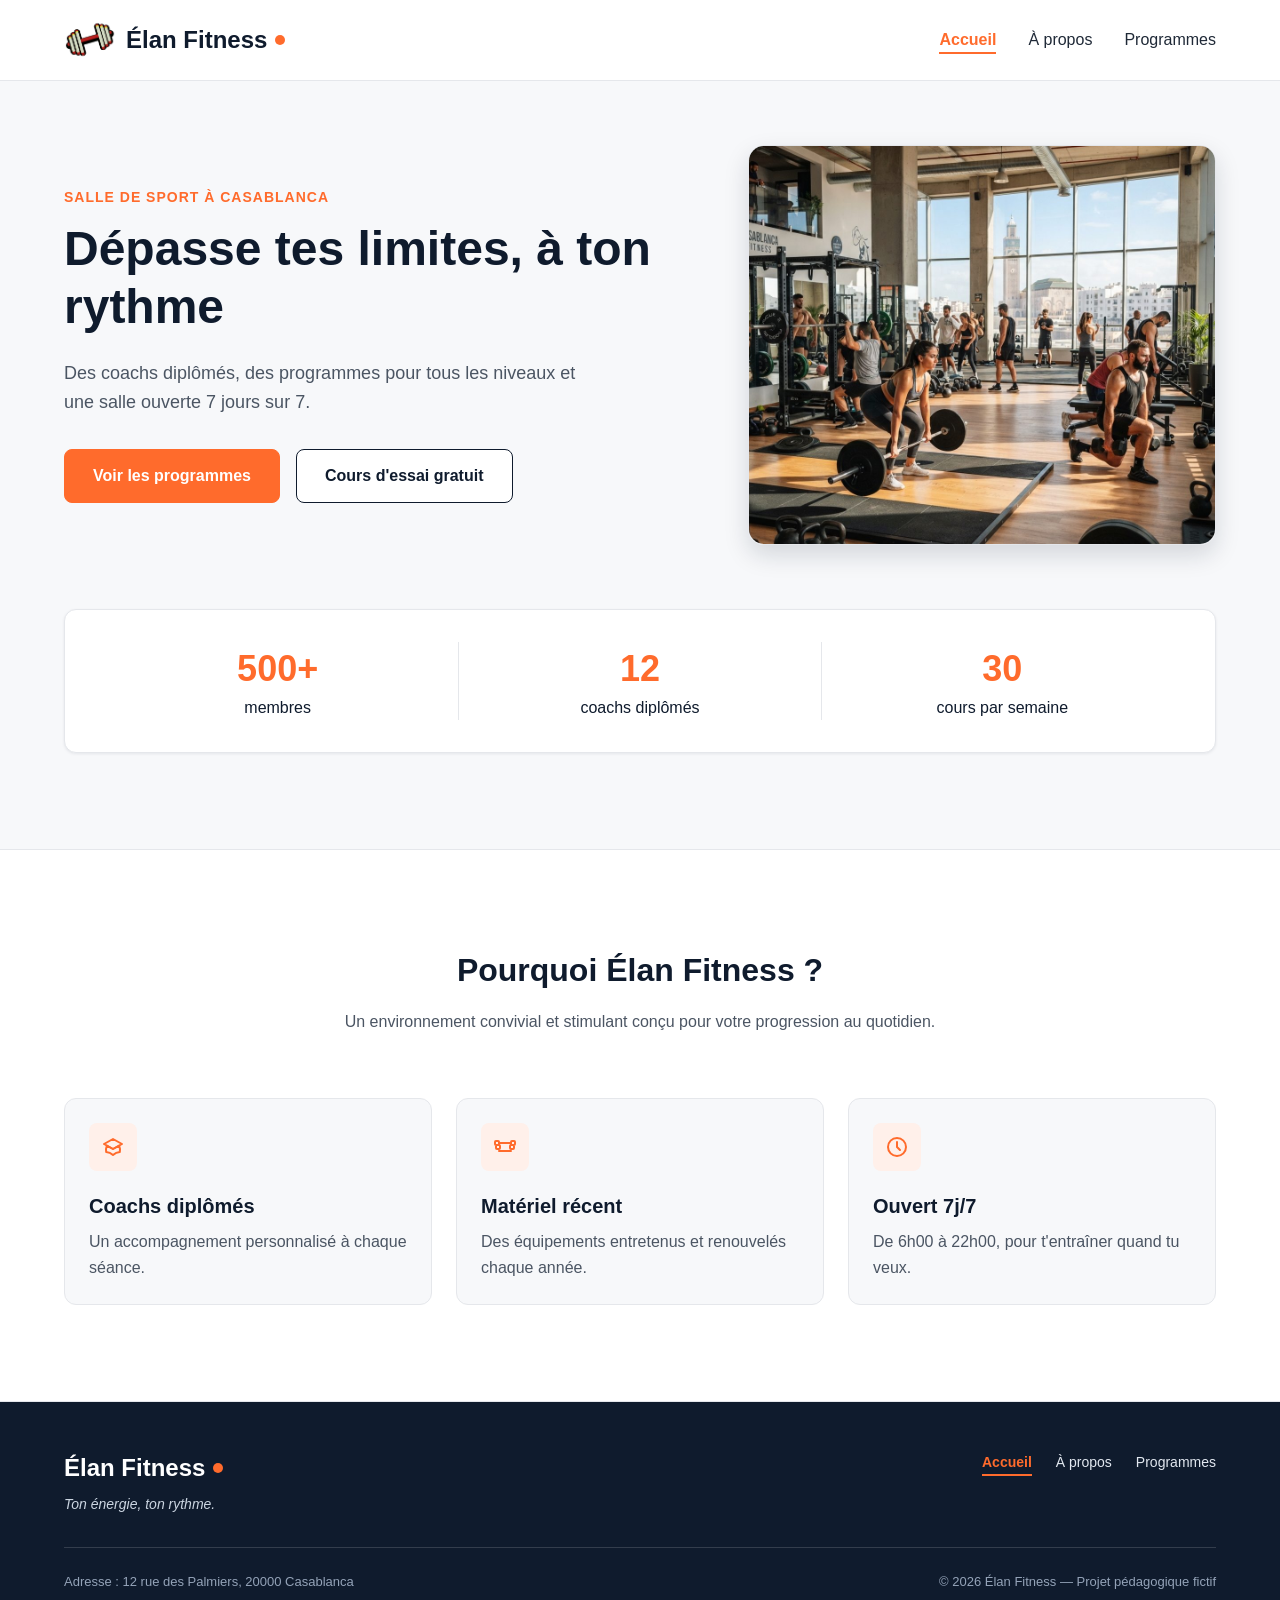
==== commit 80029f51: "Website logo has been added!" ====
--- a/index.html
+++ b/index.html
@@ -17,7 +17,10 @@
 
   <header class="en-tete">
     <div class="conteneur en-tete-contenu">
-      <a href="#accueil" class="logo">Élan Fitness</a>
+      <a href="index.html" class="logo">
+        <img src="./img/logo.png" alt="site-logo" class="site-logo">
+
+        Élan Fitness</a>
 
       <nav aria-label="Navigation principale">
         <ul class="menu">
@@ -116,7 +119,7 @@
 
         <nav aria-label="Navigation du pied de page">
           <ul class="menu menu-pied">
-            <li><a href="#accueil">Accueil</a></li>
+            <li><a href="#accueil" class="lien-actif">Accueil</a></li>
             <li><a href="#a-propos">À propos</a></li>
             <li><a href="#programmes">Programmes</a></li>
           </ul>
--- a/style.css
+++ b/style.css
@@ -0,0 +1,559 @@
+* {
+  box-sizing: border-box;
+  margin: 0;
+  padding: 0;
+}
+
+html {
+  scroll-behavior: smooth;
+}
+
+body {
+  font-family: 'Inter', Arial, sans-serif;
+  font-size: 16px;
+  line-height: 1.5;
+  color: #1F2937;
+  background-color: #F7F8FA;
+}
+
+h1, h2, h3, h4 {
+  font-family: 'Poppins', Arial, sans-serif;
+  color: #0F1B2D;
+}
+
+a {
+  color: inherit;
+  text-decoration: none;
+}
+
+ul {
+  list-style: none;
+}
+
+img {
+  display: block;
+  max-width: 100%;
+}
+
+a:focus-visible,
+button:focus-visible {
+  outline: 3px solid #FF6B2C;
+  outline-offset: 2px;
+}
+
+.conteneur {
+  width: 100%;
+  max-width: 1200px;
+  margin: 0 auto;
+  padding: 0 24px;
+}
+
+.section {
+  padding: 96px 0;
+}
+
+.section-blanche {
+  background-color: #FFFFFF;
+  border-top: 1px solid #E5E7EB;
+  border-bottom: 1px solid #E5E7EB;
+}
+
+.section-titre {
+  max-width: 640px;
+  margin: 0 auto 64px;
+  text-align: center;
+}
+
+.section-titre h2 {
+  font-size: 32px;
+  margin-bottom: 16px;
+}
+
+.section-titre h3 {
+  font-size: 26px;
+  margin-bottom: 12px;
+}
+
+.section-titre p {
+  color: #4B5563;
+}
+
+.sur-titre {
+  font-size: 14px;
+  font-weight: 600;
+  color: #FF6B2C;
+  text-transform: uppercase;
+  letter-spacing: 1px;
+  margin-bottom: 12px;
+}
+
+.bouton {
+  display: inline-block;
+  padding: 14px 28px;
+  border-radius: 8px;
+  font-size: 16px;
+  font-weight: 600;
+  text-align: center;
+  cursor: pointer;
+}
+
+.bouton-principal {
+  background-color: #FF6B2C;
+  border: 1px solid #FF6B2C;
+  color: #FFFFFF;
+}
+
+.bouton-principal:hover {
+  background-color: #F05817;
+}
+
+.bouton-secondaire {
+  background-color: #FFFFFF;
+  border: 1px solid #0F1B2D;
+  color: #0F1B2D;
+}
+
+.bouton-secondaire:hover {
+  background-color: #F3F4F6;
+}
+
+.cartes {
+  display: flex;
+  gap: 24px;
+}
+
+.carte {
+  flex: 1;
+  background-color: #FFFFFF;
+  border: 1px solid #E5E7EB;
+  border-radius: 12px;
+  box-shadow: 0 1px 3px rgba(15, 27, 45, 0.08);
+}
+
+.icone {
+  width: 48px;
+  height: 48px;
+  background-color: #FFF0EA;
+  border-radius: 8px;
+  display: flex;
+  align-items: center;
+  justify-content: center;
+}
+
+.icone img {
+  width: 24px;
+  height: 24px;
+}
+
+.icone-petite {
+  width: 32px;
+  height: 32px;
+  border-radius: 50%;
+}
+
+.icone-petite img {
+  width: 16px;
+  height: 16px;
+}
+
+.en-tete {
+  position: sticky;
+  top: 0;
+  z-index: 10;
+  background-color: #FFFFFF;
+  border-bottom: 1px solid #E5E7EB;
+}
+
+.en-tete-contenu {
+  height: 80px;
+  display: flex;
+  align-items: center;
+  justify-content: space-between;
+}
+
+.logo {
+  display: flex;
+  align-items: center;
+  font-family: 'Poppins', Arial, sans-serif;
+  font-size: 24px;
+  font-weight: 700;
+  color: #0F1B2D;
+}
+
+.logo::after {
+  content: "";
+  width: 10px;
+  height: 10px;
+  margin-left: 8px;
+  background-color: #FF6B2C;
+  border-radius: 50%;
+}
+
+.menu {
+  display: flex;
+  gap: 32px;
+}
+
+.menu a {
+  font-weight: 500;
+  padding-bottom: 4px;
+  border-bottom: 2px solid transparent;
+}
+
+.menu a:hover {
+  color: #FF6B2C;
+}
+
+.menu .lien-actif {
+  color: #FF6B2C;
+  font-weight: 600;
+  border-bottom-color: #FF6B2C;
+}
+
+.hero {
+  padding: 64px 0 96px;
+}
+
+.hero-contenu {
+  display: flex;
+  align-items: center;
+  gap: 32px;
+}
+
+.hero-texte {
+  flex: 7;
+}
+
+.hero-texte h1 {
+  font-size: 48px;
+  font-weight: 800;
+  line-height: 1.2;
+  margin-bottom: 24px;
+}
+
+.hero-description {
+  max-width: 520px;
+  font-size: 18px;
+  line-height: 1.6;
+  color: #4B5563;
+  margin-bottom: 32px;
+}
+
+.boutons {
+  display: flex;
+  flex-wrap: wrap;
+  gap: 16px;
+}
+
+.hero-image {
+  flex: 5;
+  min-width: 0;
+  height: 400px;
+  object-fit: cover;
+  border-radius: 16px;
+  border: 1px solid #E5E7EB;
+  box-shadow: 0 10px 25px rgba(15, 27, 45, 0.15);
+}
+
+.chiffres {
+  display: flex;
+  margin-top: 64px;
+  padding: 32px;
+  background-color: #FFFFFF;
+  border: 1px solid #E5E7EB;
+  border-radius: 12px;
+  box-shadow: 0 1px 3px rgba(15, 27, 45, 0.08);
+}
+
+.chiffre {
+  flex: 1;
+  text-align: center;
+  font-weight: 500;
+  color: #0F1B2D;
+}
+
+.chiffre + .chiffre {
+  border-left: 1px solid #E5E7EB;
+}
+
+.chiffre-nombre {
+  font-family: 'Poppins', Arial, sans-serif;
+  font-size: 36px;
+  font-weight: 800;
+  color: #FF6B2C;
+}
+
+.carte-avantage {
+  padding: 24px;
+  background-color: #F7F8FA;
+  box-shadow: none;
+}
+
+.carte-avantage .icone {
+  margin-bottom: 20px;
+}
+
+.carte-avantage h3 {
+  font-size: 20px;
+  margin-bottom: 8px;
+}
+
+.carte-avantage p {
+  color: #4B5563;
+  line-height: 1.6;
+}
+
+.apropos-contenu {
+  display: flex;
+  align-items: center;
+  gap: 64px;
+}
+
+.apropos-texte {
+  flex: 7;
+}
+
+.apropos-texte h2 {
+  font-size: 36px;
+  line-height: 1.2;
+  margin-bottom: 20px;
+}
+
+.apropos-texte p {
+  color: #4B5563;
+  line-height: 1.7;
+  margin-bottom: 16px;
+}
+
+.valeurs {
+  display: flex;
+  gap: 16px;
+  margin-top: 32px;
+}
+
+.valeur {
+  flex: 1;
+  display: flex;
+  align-items: center;
+  gap: 12px;
+  padding: 12px 16px;
+  background-color: #FFFFFF;
+  border: 1px solid #E5E7EB;
+  border-radius: 12px;
+  font-family: 'Poppins', Arial, sans-serif;
+  font-size: 14px;
+  font-weight: 600;
+  color: #0F1B2D;
+}
+
+.apropos-image {
+  flex: 5;
+  min-width: 0;
+  height: 360px;
+  object-fit: cover;
+  border-radius: 16px;
+  box-shadow: 0 10px 25px rgba(15, 27, 45, 0.15);
+}
+
+.carte-programme {
+  display: flex;
+  flex-direction: column;
+  overflow: hidden;
+}
+
+.carte-programme > img {
+  width: 100%;
+  height: 200px;
+  object-fit: cover;
+}
+
+.programme-corps {
+  flex: 1;
+  display: flex;
+  flex-direction: column;
+  padding: 20px;
+}
+
+.programme-corps h3 {
+  font-size: 20px;
+  margin-bottom: 8px;
+}
+
+.programme-corps p {
+  font-size: 15px;
+  color: #4B5563;
+}
+
+.etiquette {
+  align-self: flex-start;
+  padding: 4px 10px;
+  margin-bottom: 12px;
+  border-radius: 6px;
+  font-size: 12px;
+  font-weight: 600;
+}
+
+.etiquette-orange {
+  background-color: #FFEDE5;
+  color: #C2410C;
+}
+
+.etiquette-bleue {
+  background-color: #DBEAFE;
+  color: #1D4ED8;
+}
+
+.etiquette-verte {
+  background-color: #D1FAE5;
+  color: #047857;
+}
+
+.programme-corps .duree {
+  display: flex;
+  align-items: center;
+  gap: 8px;
+  margin-top: auto;
+  padding-top: 16px;
+  border-top: 1px solid #E5E7EB;
+  font-size: 13px;
+  font-weight: 600;
+  color: #0F1B2D;
+}
+
+.programme-corps h3 + p {
+  margin-bottom: 16px;
+}
+
+.duree img {
+  width: 16px;
+  height: 16px;
+}
+
+.formules {
+  margin-top: 96px;
+}
+
+.formule {
+  position: relative;
+  display: flex;
+  flex-direction: column;
+  padding: 28px;
+}
+
+.formule h4 {
+  font-size: 20px;
+}
+
+.prix {
+  margin: 8px 0 16px;
+  font-family: 'Poppins', Arial, sans-serif;
+  font-size: 30px;
+  font-weight: 800;
+  color: #FF6B2C;
+}
+
+.prix span {
+  font-family: 'Inter', Arial, sans-serif;
+  font-size: 16px;
+  font-weight: 500;
+  color: #4B5563;
+}
+
+.prix-note {
+  margin: -8px 0 16px;
+  font-size: 13px;
+  color: #4B5563;
+}
+
+.formule-liste {
+  flex: 1;
+  margin-bottom: 24px;
+}
+
+.formule-liste li {
+  padding-left: 28px;
+  margin-bottom: 12px;
+  font-size: 15px;
+  background-image: url('img/icone-check.svg');
+  background-repeat: no-repeat;
+  background-position: left center;
+  background-size: 16px;
+}
+
+.formule .bouton {
+  display: block;
+}
+
+.formule-populaire {
+  border: 2px solid #FF6B2C;
+  box-shadow: 0 10px 25px rgba(255, 107, 44, 0.2);
+}
+
+.badge-populaire {
+  position: absolute;
+  top: -14px;
+  left: 50%;
+  transform: translateX(-50%);
+  padding: 4px 14px;
+  background-color: #FF6B2C;
+  border-radius: 999px;
+  font-size: 12px;
+  font-weight: 700;
+  text-transform: uppercase;
+  color: #FFFFFF;
+}
+
+.pied-de-page {
+  padding: 48px 0 32px;
+  background-color: #0F1B2D;
+  color: #FFFFFF;
+}
+
+.pied-haut {
+  display: flex;
+  justify-content: space-between;
+  align-items: flex-start;
+  padding-bottom: 32px;
+  border-bottom: 1px solid rgba(255, 255, 255, 0.15);
+}
+
+.logo-clair {
+  color: #FFFFFF;
+}
+
+.slogan {
+  margin-top: 8px;
+  font-size: 14px;
+  font-style: italic;
+  color: #CBD5E1;
+}
+
+.menu-pied {
+  gap: 24px;
+}
+
+.menu-pied a {
+  font-size: 14px;
+  font-weight: 400;
+  color: #E2E8F0;
+}
+
+.pied-bas {
+  display: flex;
+  justify-content: space-between;
+  margin-top: 24px;
+  font-size: 13px;
+  color: #94A3B8;
+}
+
+
+
+
+
+/* ========================================== My Style */
+
+.site-logo{
+  width: 52px;
+  margin-right: 10px;
+
+}
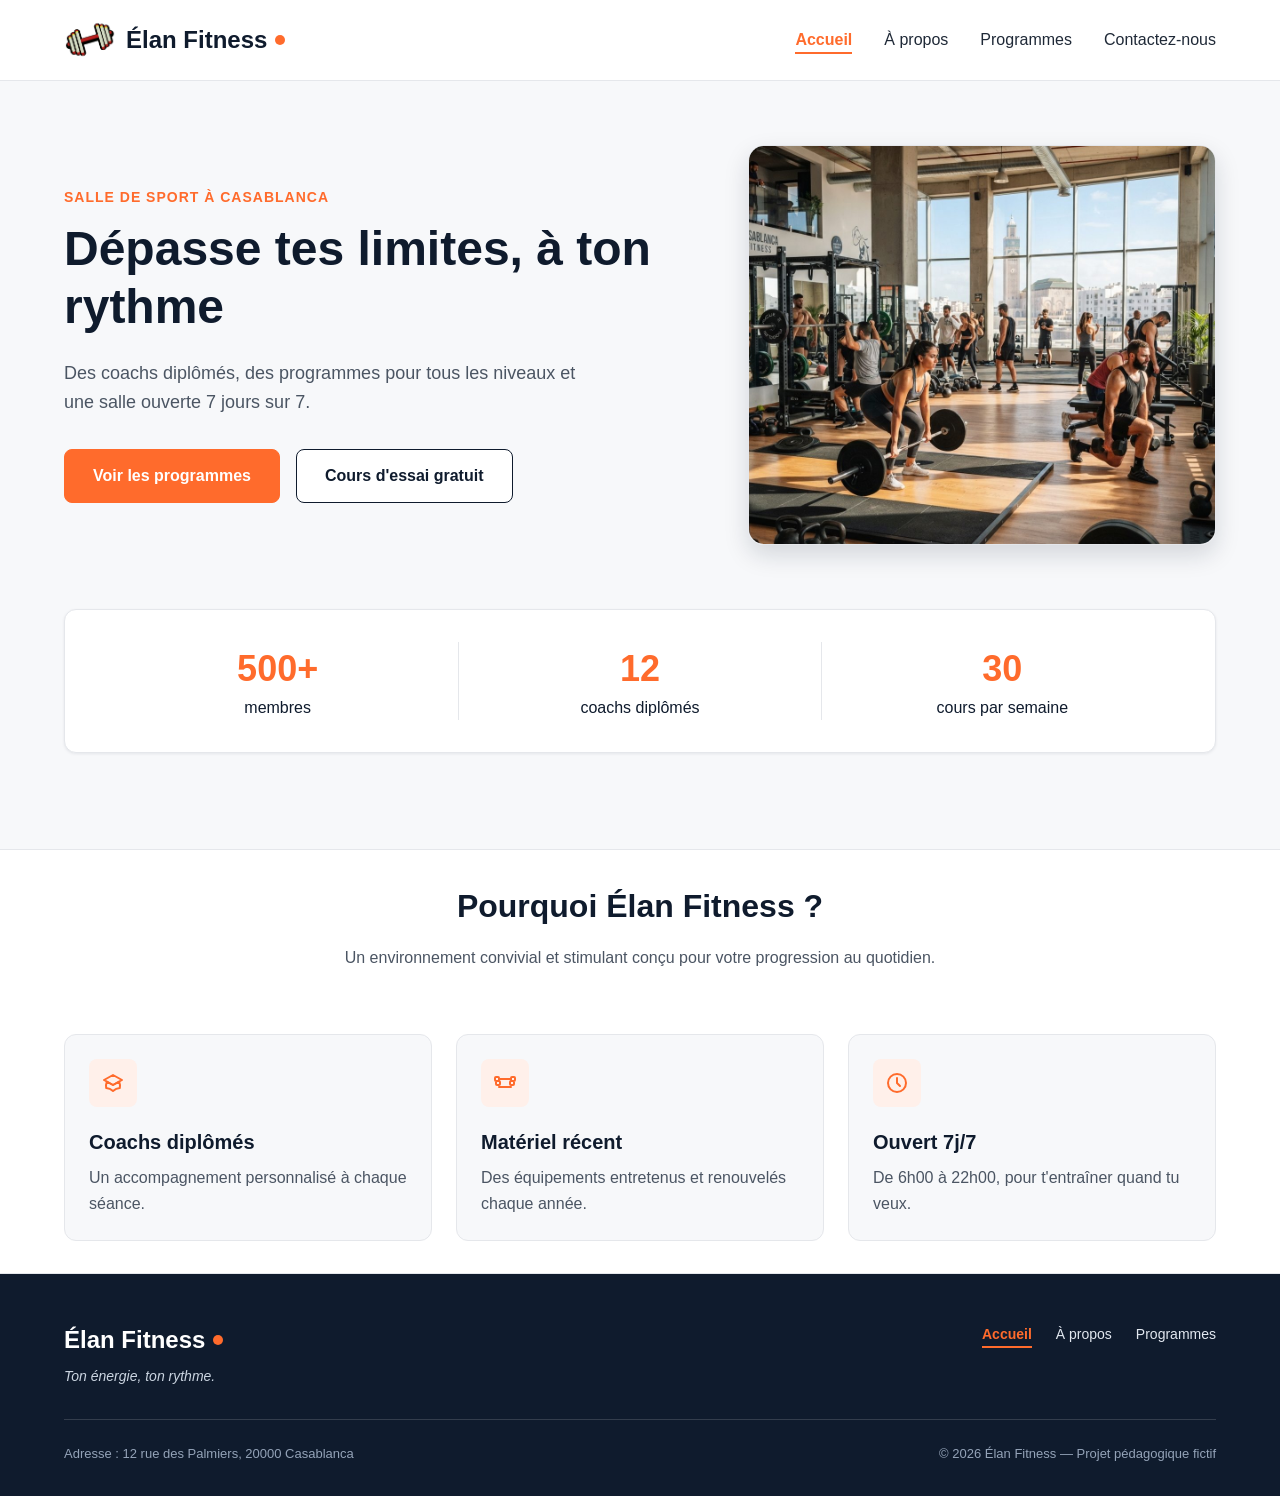
==== commit c1d59615: "Contact page has been added!" ====
--- a/index.html
+++ b/index.html
@@ -27,6 +27,7 @@
           <li><a href="index.html" class="lien-actif">Accueil</a></li>
           <li><a href="a-propos.html">À propos</a></li>
           <li><a href="programmes.html">Programmes</a></li>
+          <li><a href="contact.html">Contactez-nous</a></li>
         </ul>
       </nav>
     </div>
--- a/style.css
+++ b/style.css
@@ -48,8 +48,8 @@
   padding: 0 24px;
 }
 
-.section {
-  padding: 96px 0;
+section {
+  padding: 32px 0;
 }
 
 .section-blanche {
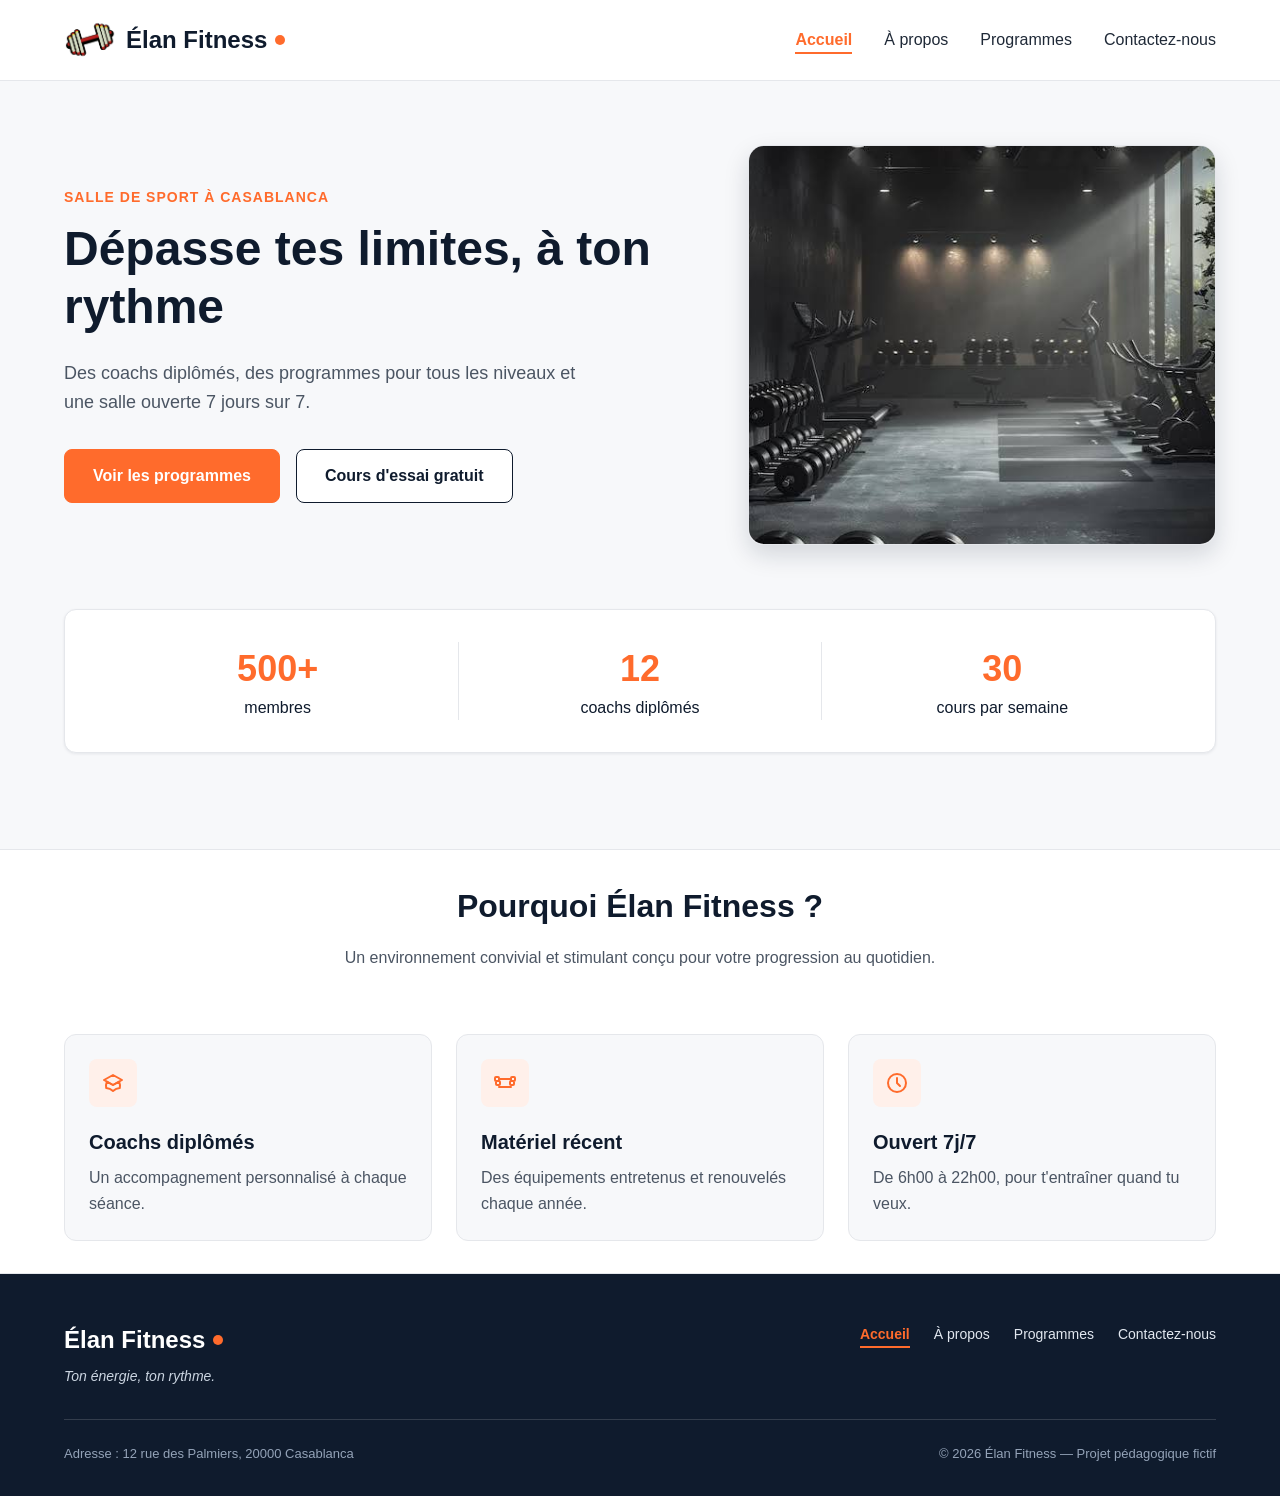
==== commit 1b8092bd: "I have changes the site images." ====
--- a/index.html
+++ b/index.html
@@ -51,7 +51,7 @@
             </div>
           </div>
 
-          <img class="hero-image" src="img/hero.jpg" alt="Des personnes s'entraînent dans une salle de sport lumineuse à Casablanca">
+          <img class="hero-image" src="img/mainGymPage.jpeg" alt="Des personnes s'entraînent dans une salle de sport lumineuse à Casablanca">
         </div>
 
         <div class="chiffres">
@@ -120,9 +120,10 @@
 
         <nav aria-label="Navigation du pied de page">
           <ul class="menu menu-pied">
-            <li><a href="#accueil" class="lien-actif">Accueil</a></li>
-            <li><a href="#a-propos">À propos</a></li>
-            <li><a href="#programmes">Programmes</a></li>
+            <li><a href="index.html" class="lien-actif">Accueil</a></li>
+            <li><a href="a-propos.html">À propos</a></li>
+            <li><a href="programmes.html">Programmes</a></li>
+            <li><a href="contact.html">Contactez-nous</a></li>
           </ul>
         </nav>
       </div>
--- a/style.css
+++ b/style.css
@@ -349,7 +349,7 @@
 .apropos-image {
   flex: 5;
   min-width: 0;
-  height: 360px;
+  transform: scale(0.8);
   object-fit: cover;
   border-radius: 16px;
   box-shadow: 0 10px 25px rgba(15, 27, 45, 0.15);
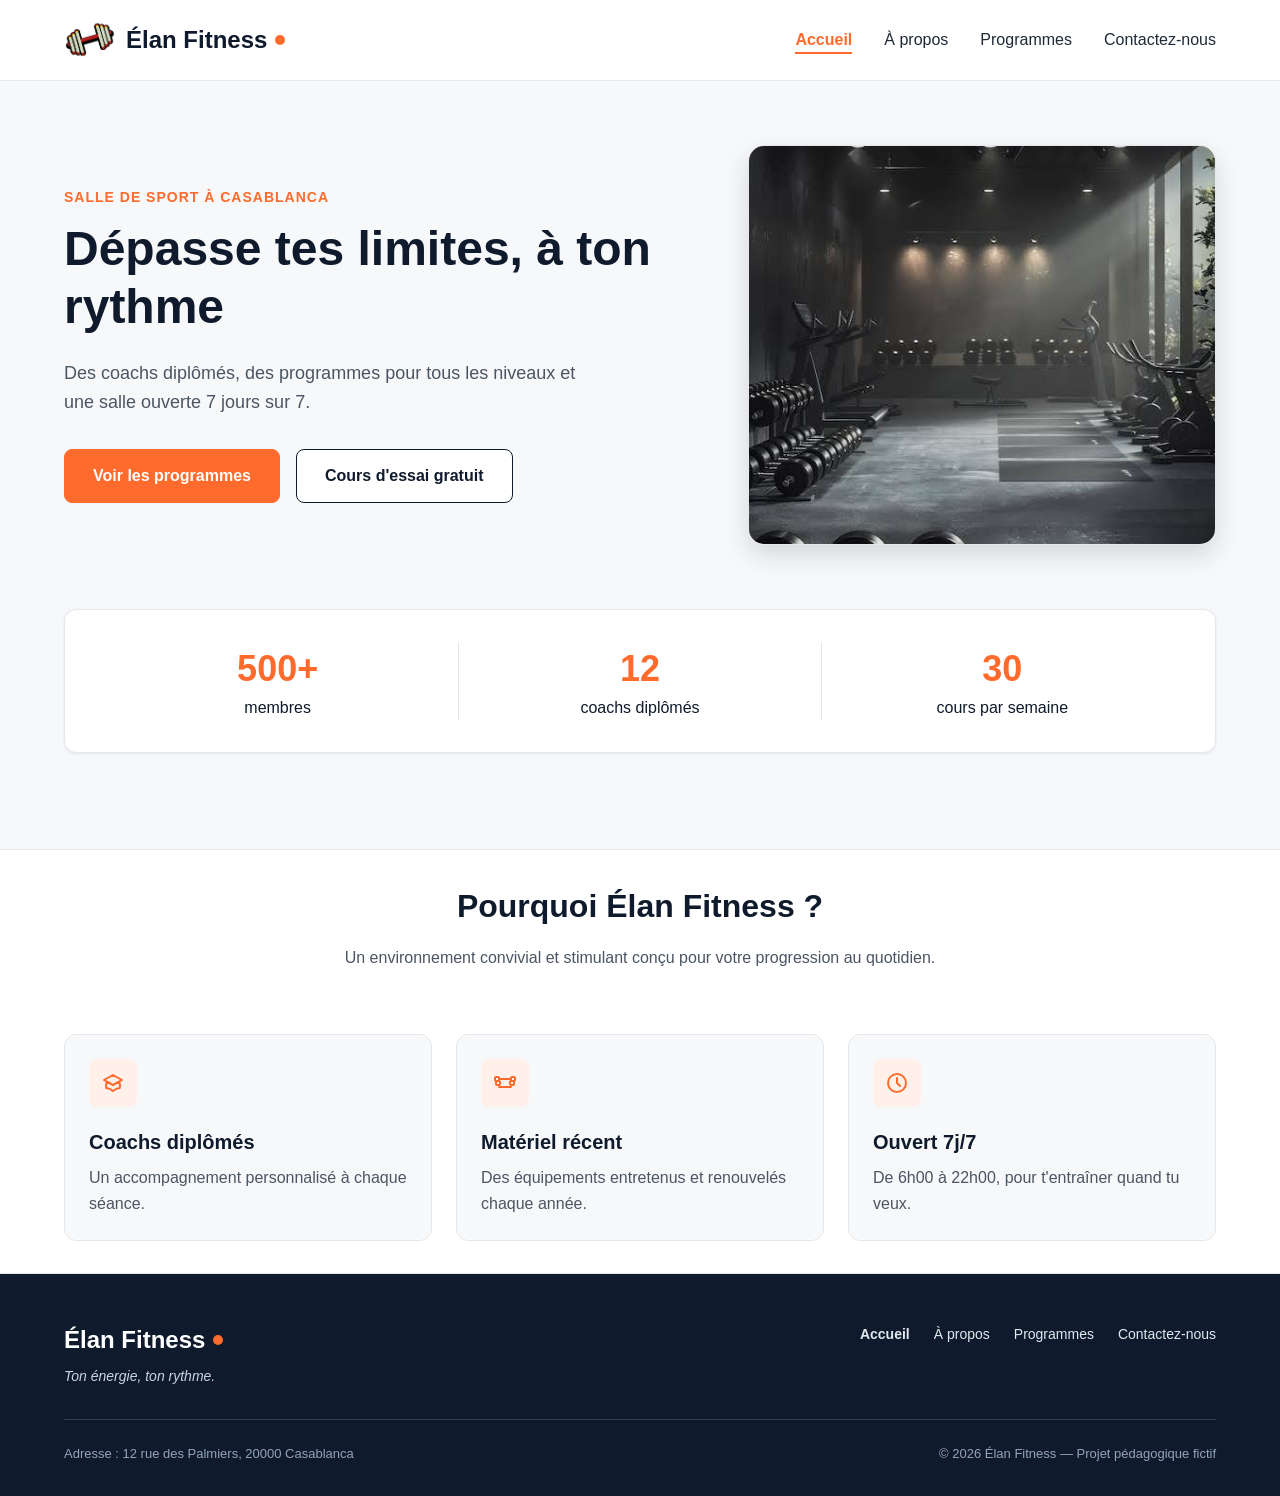
==== commit 461c082e: "The website is adaptive with every screen!" ====
--- a/index.html
+++ b/index.html
@@ -11,6 +11,12 @@
   <link href="https://fonts.googleapis.com/css2?family=Inter:wght@400;500;600&family=Poppins:wght@600;700;800&display=swap" rel="stylesheet">
 
   <link rel="stylesheet" href="style.css">
+  <link rel="icon" href="./img/logo.png" />
+
+  <meta name="product-description" 
+    content="Convert PDFs to Microsoft Word files in seconds 
+    using Adobe Acrobat online services. Converting PDFs to Word 
+    has never been so easy. Try converting a file today.">
 </head>
 
 <body>
@@ -46,8 +52,8 @@
               Des coachs diplômés, des programmes pour tous les niveaux et une salle ouverte 7 jours sur 7.
             </p>
             <div class="boutons">
-              <a href="#programmes" class="bouton bouton-principal">Voir les programmes</a>
-              <a href="#contact" class="bouton bouton-secondaire">Cours d'essai gratuit</a>
+              <a href="programmes.html" class="bouton bouton-principal">Voir les programmes</a>
+              <a href="contact.html" class="bouton bouton-secondaire">Cours d'essai gratuit</a>
             </div>
           </div>
 
@@ -119,7 +125,7 @@
         </div>
 
         <nav aria-label="Navigation du pied de page">
-          <ul class="menu menu-pied">
+          <ul class="menu-pied">
             <li><a href="index.html" class="lien-actif">Accueil</a></li>
             <li><a href="a-propos.html">À propos</a></li>
             <li><a href="programmes.html">Programmes</a></li>
--- a/style.css
+++ b/style.css
@@ -119,6 +119,7 @@
 
 .cartes {
   display: flex;
+  flex-wrap: wrap;
   gap: 24px;
 }
 
@@ -128,6 +129,8 @@
   border: 1px solid #E5E7EB;
   border-radius: 12px;
   box-shadow: 0 1px 3px rgba(15, 27, 45, 0.08);
+  min-width: 184px;
+
 }
 
 .icone {
@@ -146,7 +149,7 @@
 }
 
 .icone-petite {
-  width: 32px;
+  width: 46px;
   height: 32px;
   border-radius: 50%;
 }
@@ -169,6 +172,7 @@
   display: flex;
   align-items: center;
   justify-content: space-between;
+
 }
 
 .logo {
@@ -191,6 +195,7 @@
 
 .menu {
   display: flex;
+  flex-wrap: wrap;
   gap: 32px;
 }
 
@@ -203,11 +208,14 @@
 .menu a:hover {
   color: #FF6B2C;
 }
-
-.menu .lien-actif {
+.menu-pied a:hover {
   color: #FF6B2C;
-  font-weight: 600;
-  border-bottom-color: #FF6B2C;
+}
+
+.lien-actif {
+  color: #FF6B2C;
+  font-weight: 600 !important;
+  border-bottom-color: #FF6B2C !important;
 }
 
 .hero {
@@ -348,7 +356,7 @@
 
 .apropos-image {
   flex: 5;
-  min-width: 0;
+  width: 362px;
   transform: scale(0.8);
   object-fit: cover;
   border-radius: 16px;
@@ -529,6 +537,7 @@
 }
 
 .menu-pied {
+  display: flex;
   gap: 24px;
 }
 
@@ -549,11 +558,81 @@
 
 
 
-
+/* ==================================================================================== */
 /* ========================================== My Style */
 
 .site-logo{
   width: 52px;
   margin-right: 10px;
-
-}+}
+/* ------------------- Navbar */
+
+@media(max-width: 740px){
+  .en-tete-contenu{
+    position: relative;
+    margin-bottom: 51px;
+  }
+  .menu{
+    justify-content: center;
+    background: white;
+    width: 100vw;
+    position: absolute;
+    top: 81px;
+    right: 0;
+    /* height: 100vh; */
+    padding: 13px;
+    box-shadow: 0 0 8px #b8b8b8;
+  }
+}
+
+
+/* ------------------- Aprops */     
+@media(max-width: 981px){
+  .apropos-image{
+      width: 292px;
+      margin-bottom: 21px;
+  }
+  .apropos-contenu{
+      gap: 0;
+  }
+  .apropos-texte{
+      width: 56%;
+  }
+  .valeurs{
+      gap: 3px;
+  }
+}
+
+        
+@media(max-width: 691px){
+  .apropos-image{
+    display: none;
+  }
+}    
+
+@media(max-width: 606px){
+  .menu-pied{
+    flex-direction: column;
+  }
+}
+@media(max-width: 570px){
+  .valeurs{
+      flex-wrap: wrap;
+      gap: 9px;
+  }
+}
+@media(max-width: 480px){
+    .menu{
+      gap: 13px;
+    }
+    .hero-image{
+      display: none;
+    }
+} 
+
+
+/* ------------------- Programmes */
+
+
+
+
